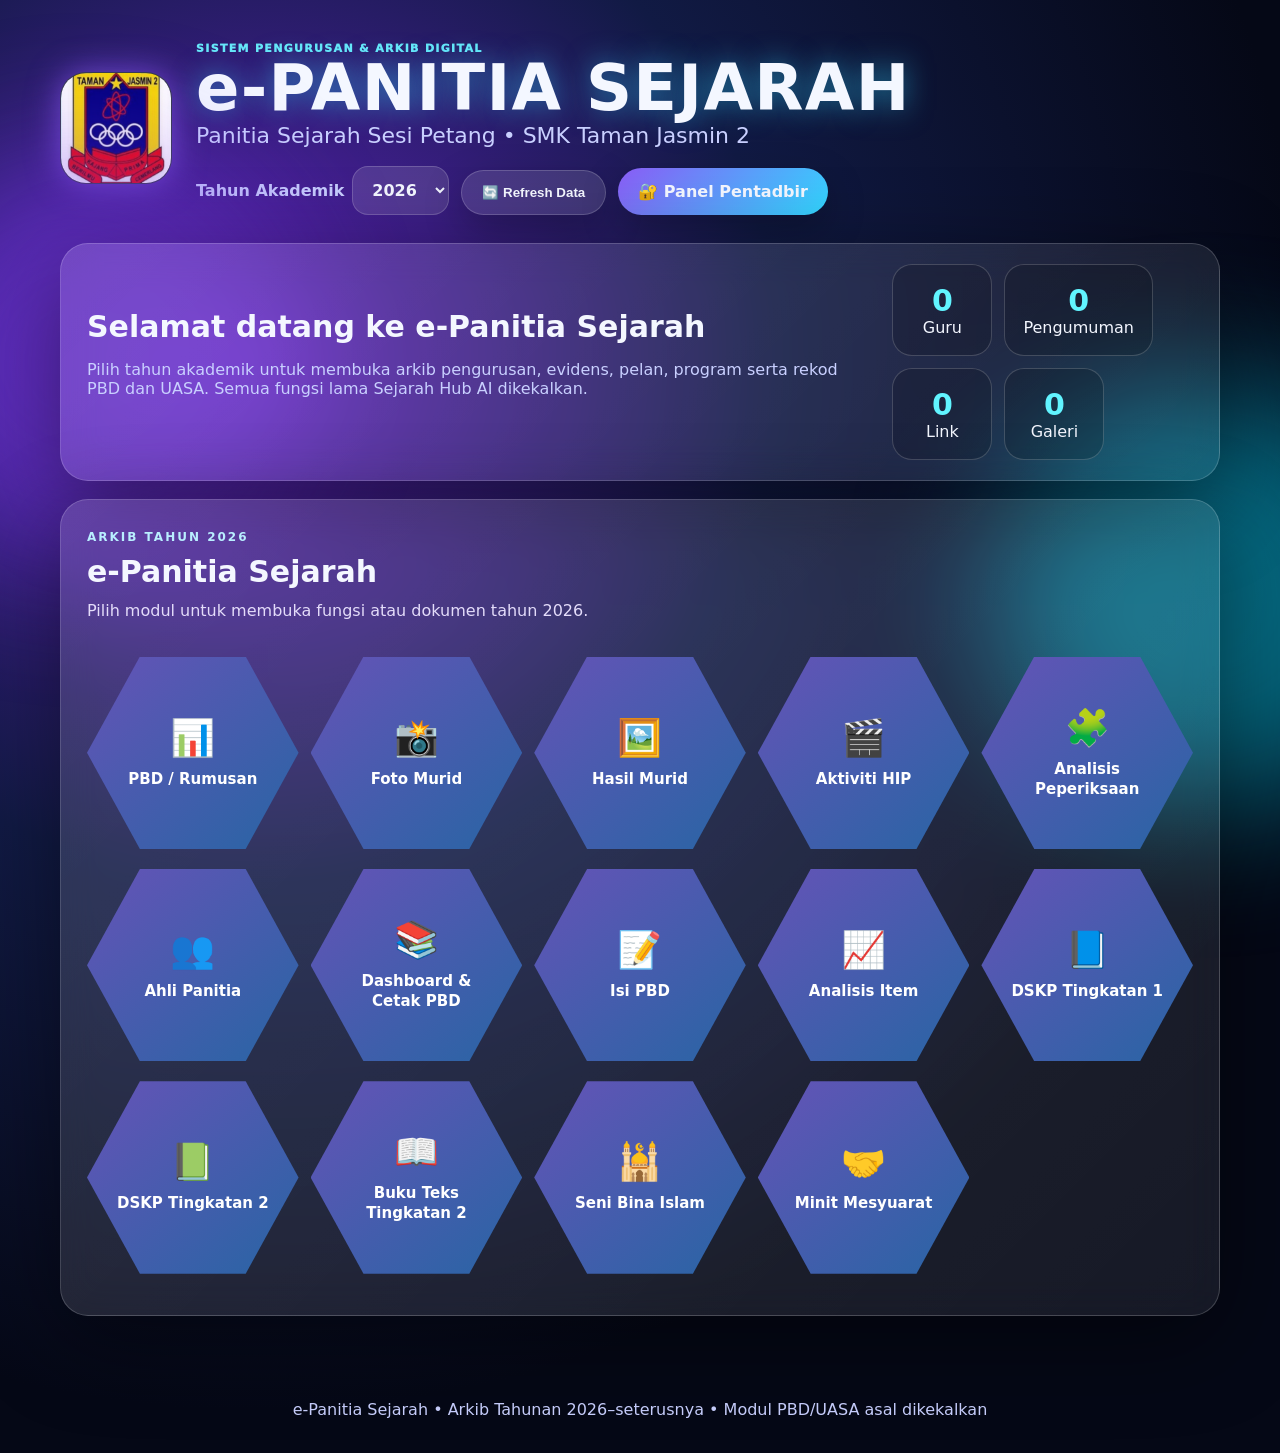
==== index.html @ ae925c5d "Refresh dashboard panel visibility fix" ====
<!doctype html>
<html lang="ms">
<head>
  <meta charset="utf-8" />
  <meta name="viewport" content="width=device-width, initial-scale=1" />
  <title>e-Panitia Sejarah | SMK Taman Jasmin 2</title>
  <link rel="stylesheet" href="style.css?v=780" />
  <link rel="stylesheet" href="epanitia-2027.css?v=6" />
</head>
<body class="portal-body">
  <div class="bg-orb orb-a"></div><div class="bg-orb orb-b"></div>
  <header class="hero">
    <img src="logo-smktj2.jpg" class="logo" alt="Logo SMK Taman Jasmin 2" onerror="this.onerror=null;this.src='assets/logo-smktj2.jpg'" />
    <div class="hero-text">
      <p class="eyebrow">Sistem Pengurusan & Arkib Digital</p>
      <h1>e-PANITIA SEJARAH</h1>
      <p class="subtitle">Panitia Sejarah Sesi Petang • SMK Taman Jasmin 2</p>
      <div class="top-controls">
        <label>Tahun Akademik
          <select id="yearSelect"><option>2026</option><option>2027</option><option>2028</option><option>2029</option></select>
        </label>
        <button id="reloadBtn" class="pill">🔄 Refresh Data</button>
        <a href="admin.html" class="pill primary">🔐 Panel Pentadbir</a>
      </div>
    </div>
  </header>

  <main class="wrap">
    <section class="glass welcome ep-welcome">
      <div>
        <h2>Selamat datang ke e-Panitia Sejarah</h2>
        <p>Pilih tahun akademik untuk membuka arkib pengurusan, evidens, pelan, program serta rekod PBD dan UASA. Semua fungsi lama Sejarah Hub AI dikekalkan.</p>
      </div>
      <div class="stat-strip" id="statStrip"></div>
    </section>

    <section class="glass panel" id="epanitiaRoot" aria-label="Arkib dan pengurusan panitia mengikut tahun"><p class="note">Memuatkan arkib e-Panitia...</p></section>

    <details class="ep-legacy"><summary>📂 Buka Sistem Sejarah Lama (PBD, Analisis, Ahli Panitia dan BBM)</summary><section class="hex-grid" id="menuGrid"></section></details>
    <section class="glass panel" id="epAppsPanel"><div class="section-head"><h2>🎮 Aplikasi Sejarah GitHub</h2><span class="note">Pautan kepada aplikasi asal; tiada repositori lama diubah</span></div><div id="epApps" class="ep-apps"></div></section>

    <section class="glass panel pbd-panel" id="pbdPanel">
      <div class="section-head">
        <h2>📊 PBD / Rumusan TP</h2>
        <span class="note">Rumusan kelas: 1 murid = 1 TP tertinggi. Isi TP masih terus disimpan ke REKOD TP</span>
      </div>

      <div class="pbd-summary-block">
        <div class="section-head compact-head">
          <h2>📈 Rumusan TP Tertinggi Mengikut Kelas</h2>
          <span class="note">Pilih kelas sahaja. Sistem ambil TP tertinggi setiap murid walaupun ada banyak rekod.</span>
        </div>
        <div class="pbd-controls summary-controls class-only-controls">
          <label>Tingkatan
            <select id="rumusTingkatan">
              <option value="">Pilih Tingkatan</option>
              <option value="1">Tingkatan 1</option>
              <option value="2">Tingkatan 2</option>
            </select>
          </label>
          <label>Kelas
            <select id="rumusKelas">
              <option value="">Pilih Kelas</option>
              <option value="ADIL">ADIL</option>
              <option value="BESTARI">BESTARI</option>
              <option value="CENDEKIA">CENDEKIA</option>
              <option value="DEDIKASI">DEDIKASI</option>
              <option value="EHSAN">EHSAN</option>
              <option value="GIGIH">GIGIH</option>
              <option value="JUJUR">JUJUR</option>
              <option value="PROGRESIF">PROGRESIF</option>
              <option value="RASIONAL">RASIONAL</option>
              <option value="TEKUN">TEKUN</option>
              <option value="USAHA">USAHA</option>
              <option value="YAKIN">YAKIN</option>
            </select>
          </label>
          <label>Peperiksaan Fame
            <select id="rumusUjian">
              <option value="UPSA">UPSA</option>
            </select>
          </label>
          <button class="pill primary" id="rumusRefreshBtn">Papar Rumusan Kelas</button>
          <button class="pill print-report-btn" id="pbdPrintReportBtn" onclick="openPbdPrintReport()">🖨️ Cetak Laporan PBD</button>
          <button class="pill intervention-report-btn" id="pbdInterventionReportBtn" onclick="openPbdInterventionReport()">🚨 Cetak Intervensi TP1–TP2</button>
        </div>
        <div id="pbdSummaryMeta" class="note pbd-status-box">Pilih tingkatan dan kelas untuk lihat rumusan.</div>
        <div id="pbdSummaryCards" class="summary-cards"></div>
        <div id="pbdTpChart" class="pbd-chart"></div>

        <section class="fame-section" aria-labelledby="fameHeading">
          <div class="section-head compact-head">
            <div>
              <h3 id="fameHeading">🌟 Fame of Sejarah</h3>
              <p class="note fame-note">Murid dengan pencapaian PBD dan peperiksaan yang baik. Avatar dijana automatik — gambar sebenar tidak wajib.</p>
            </div>
            <span class="fame-rule">TP4–TP6 + Gred A/B</span>
          </div>
          <div id="pbdFameGrid" class="fame-grid">
            <p class="note">Pilih kelas untuk melihat Fame of Sejarah.</p>
          </div>
        </section>

        <div id="pbdGuruSummary" class="teacher-summary"></div>
        <div class="pbd-list-grid">
          <div class="pbd-list-card">
            <h3>🚨 Murid Lemah / Perlu Bimbingan (TP1–TP2)</h3>
            <div id="pbdWeakList" class="pbd-mini-table"><p class="note">Belum dipaparkan.</p></div>
          </div>
          <div class="pbd-list-card">
            <h3>❌ Murid Tiada Rekod TP</h3>
            <div id="pbdNoRecordList" class="pbd-mini-table"><p class="note">Belum dipaparkan.</p></div>
          </div>
        </div>
        <div class="pbd-list-card full-list-card">
          <h3>📋 Semakan TP Terkini Semua Murid</h3>
          <div id="pbdAllTpList" class="pbd-mini-table"><p class="note">Belum dipaparkan.</p></div>
        </div>
      </div>

      <div class="section-head compact-head isi-head">
        <h2>📝 Isi PBD</h2>
        <span class="note">Pilih tarikh pentaksiran melalui kalendar, kemudian pilih murid dan TP.</span>
      </div>
      <div class="pbd-controls">
        <label>Tingkatan
          <select id="pbdTingkatan"><option value="">Pilih Tingkatan</option></select>
        </label>
        <label>Kelas
          <select id="pbdKelas"><option value="">Pilih Kelas</option></select>
        </label>
        <label>Topik / SP
          <select id="pbdTopik">
              <option value="">Pilih Topik / SP</option>
            </select>
        </label>
        <label>Tarikh Pentaksiran
          <input id="pbdTarikh" type="date" />
        </label>
        <label>Ditafsir oleh
          <select id="pbdGuru">
              <option value="">Pilih guru</option>
              <option value="ZAMZILA BINTI MOHAMAT">ZAMZILA BINTI MOHAMAT</option>
            </select>
        </label>
        <button class="pill primary" id="pbdLoadBtn">Papar Murid</button>
      </div>
      <div id="pbdStatus" class="note pbd-status-box"></div>
      <div id="pbdProgress" class="pbd-progress"></div>
      <div id="pbdStudents" class="pbd-students"></div>
      <div class="pbd-actions">
        <button class="pill primary" id="pbdSaveBtn" style="display:none">💾 Simpan TP ke Google Sheet</button>
      </div>
    </section>



    <section class="glass panel exam-panel" id="examPanel">
      <div class="section-head">
        <h2>📊 Analisis Peperiksaan + PBD</h2>
        <span class="note">Data markah dibaca daripada fail Analisis Item Sejarah 2026 dan dibandingkan dengan TP tertinggi murid.</span>
      </div>

      <div class="exam-controls">
        <label>Tingkatan
          <select id="examTingkatan"><option value="">Pilih Tingkatan</option></select>
        </label>
        <label>Kelas
          <select id="examKelas"><option value="">Pilih Kelas</option></select>
        </label>
        <label>Ujian
          <input id="examUjian" list="examUjianList" value="UPSA" placeholder="Contoh: UPSA" />
          <datalist id="examUjianList"><option value="UPSA"></option></datalist>
        </label>
        <button class="pill primary" id="examAnalyseBtn">Papar Analisis</button>
        <div id="examPrintActions" class="exam-print-actions">
          <button type="button" class="pill exam-report-btn" id="examPrintOnlyBtn">🖨️ Cetak Analisis Peperiksaan</button>
          <button type="button" class="pill exam-report-btn pbd-compare-btn" id="examPrintPbdBtn">📊 Cetak Peperiksaan vs PBD</button>
        </div>
      </div>

      <div id="examStatus" class="note pbd-status-box">Pilih tingkatan, kelas dan ujian.</div>
      <div id="examSummaryCards" class="summary-cards exam-summary-cards"></div>

      <div class="exam-two-col">
        <div class="pbd-list-card">
          <h3>👩‍🎓 Perbandingan Markah Peperiksaan dan TP</h3>
          <div id="examStudentTable" class="exam-table-wrap"><p class="note">Belum dipaparkan.</p></div>
        </div>
        <div class="pbd-list-card">
          <h3>🎯 Topik Paling Lemah</h3>
          <div id="examWeakTopics" class="exam-table-wrap"><p class="note">Belum dipaparkan.</p></div>
        </div>
      </div>

      <div class="pbd-list-card full-list-card">
        <h3>🧩 Analisis Mengikut Soalan dan Topik</h3>
        <div id="examItemTable" class="exam-table-wrap"><p class="note">Belum dipaparkan.</p></div>
      </div>

      <details class="exam-details" open>
        <summary>⌨️ Key In / Edit Markah Murid</summary>
        <div class="exam-keyin-head">
          <label>Murid
            <select id="examStudent"><option value="">Pilih murid</option></select>
          </label>
          <label class="check-label">
            <input id="examTH" type="checkbox" />
            Tidak Hadir (TH)
          </label>
          <button type="button" class="pill" id="examLoadStudentBtn">Muat Markah</button>
          <div id="examMarkPreview" class="mark-preview">Jumlah: 0/80 • 0% • Gred F</div>
        </div>
        <div id="examMarksGrid" class="exam-marks-grid"></div>
        <div class="pbd-actions">
          <button type="button" class="pill primary" id="examSaveBtn">💾 Simpan Markah ke Master Markah</button>
        </div>
        <div id="examSaveStatus" class="note pbd-status-box">Pilih murid untuk key in markah.</div>
      </details>

      <details class="exam-details">
        <summary>🗺️ Pemetaan Soalan kepada Topik dan Aras</summary>
        <p class="note">Seret kertas soalan ke kotak di bawah. Fail akan disimpan dalam Google Drive. Salin pautan dan hantar kepada Abah. Selepas Abah beri fail pemetaan, import fail itu di sini tanpa bayaran API.</p>

        <div id="questionDropZone" class="question-drop-zone" tabindex="0" role="button" aria-label="Muat naik kertas soalan">
          <input id="questionFileInput" type="file" accept=".pdf,.doc,.docx,.jpg,.jpeg,.png,.webp" hidden />
          <div class="question-drop-icon">📄</div>
          <div>
            <b>Seret & lepaskan kertas soalan di sini</b>
            <p>atau klik untuk pilih PDF, Word atau gambar • maksimum 8 MB</p>
          </div>
        </div>
        <div class="question-upload-actions">
          <button type="button" class="pill" id="questionChooseBtn">📎 Pilih Fail</button>
          <button type="button" class="pill" id="questionOpenBtn" hidden>👁️ Buka Fail</button>
          <button type="button" class="pill primary" id="questionCopyBtn" hidden>📋 Salin Pautan untuk Abah</button>
          <button type="button" class="pill primary" id="mappingImportBtn">📥 Import Pemetaan Abah</button>
          <button type="button" class="pill" id="mappingTemplateBtn">📄 Muat Turun Template</button>
          <input id="mappingImportInput" type="file" accept=".csv,.json,text/csv,application/json" hidden />
        </div>
        <div id="questionUploadStatus" class="note pbd-status-box">Belum ada kertas soalan. Selepas Abah beri fail CSV/JSON, tekan Import Pemetaan Abah.</div>

        <div id="examMapGrid" class="exam-map-grid"></div>
        <div class="pbd-actions">
          <button type="button" class="pill primary" id="examMapSaveBtn">💾 Simpan Pemetaan Item</button>
        </div>
        <div id="examMapStatus" class="note pbd-status-box">Pilih tingkatan dan ujian untuk pemetaan.</div>
      </details>
    </section>

    <section class="grid-3">
      <article class="glass panel">
        <h2>📢 Pengumuman</h2>
        <div id="pengumumanGrid" class="stack"></div>
      </article>
      <article class="glass panel">
        <h2>🔗 Link Pantas</h2>
        <div id="linkGrid" class="stack"></div>
      </article>
      <article class="glass panel">
        <h2>📚 DSKP / Dokumen</h2>
        <div id="dskpGrid" class="stack"></div>
      </article>
    </section>

    <section class="glass panel" id="guruPanel">
      <div class="section-head">
        <h2>👥 Ahli Panitia</h2>
        <input id="searchGuru" placeholder="Cari nama, jawatan, kelas..." />
      </div>
      <div id="guruGrid" class="guru-grid"></div>
    </section>

    <section class="glass panel">
      <div class="section-head"><h2>🎮 BBM / AR / Game</h2><span class="note">Baca dari tab BBM</span></div>
      <div id="bbmGrid" class="mini-grid"></div>
    </section>

    <section class="glass panel">
      <div class="section-head"><h2>🖼️ Galeri Aktiviti</h2><span class="note">Baca dari tab GALERI</span></div>
      <div id="galeriGrid" class="gallery-grid"></div>
    </section>
  </main>

  <dialog id="profileDialog" class="profile-dialog">
    <button class="close" onclick="closeProfile()">×</button>
    <div id="profileBody"></div>
  </dialog>

  <dialog id="studentExplorerDialog" class="profile-dialog student-explorer-dialog">
    <button class="close" onclick="closeStudentExplorer()">×</button>
    <div id="studentExplorerBody"></div>
  </dialog>

  <footer>e-Panitia Sejarah • Arkib Tahunan 2026–seterusnya • Modul PBD/UASA asal dikekalkan</footer>
  <script src="config.js"></script>
  <script src="epanitia-2027.js?v=7"></script>
  <script src="script.js?v=793"></script>
  <link rel="stylesheet" href="seni-bina-islam.css?v=791">
  <script defer src="seni-bina-islam.js?v=791"></script>
</body>
</html>
---- style.css ----
:root{
  --bg:#06091b;--card:rgba(255,255,255,.12);--card2:rgba(255,255,255,.08);--line:rgba(255,255,255,.18);
  --text:#f4f7ff;--muted:#c9d0ff;--cyan:#31d8ff;--purple:#8b5cf6;--pink:#f43f8b;--green:#34d399;
  --shadow:0 24px 90px rgba(0,0,0,.45);
}
*{box-sizing:border-box} body{margin:0;font-family:Inter,system-ui,Segoe UI,Arial,sans-serif;background:radial-gradient(circle at 20% 25%,#5b21b6 0,#111a44 35%,#050816 70%);color:var(--text);min-height:100vh;overflow-x:hidden}
.bg-orb{position:fixed;border-radius:999px;filter:blur(70px);opacity:.55;pointer-events:none}.orb-a{width:400px;height:400px;background:#7c3aed;left:-120px;top:160px}.orb-b{width:430px;height:430px;background:#06b6d4;right:-140px;bottom:90px}
.hero{width:min(1160px,92%);margin:42px auto 28px;display:flex;gap:24px;align-items:center}.hero.compact{margin-bottom:16px}.logo{width:112px;height:112px;object-fit:cover;border-radius:26px;border:1px solid var(--line);box-shadow:0 0 32px rgba(139,92,246,.7);background:#0b1028}.hero h1{font-size:clamp(48px,8vw,90px);line-height:.9;margin:5px 0;text-shadow:0 0 28px rgba(49,216,255,.5);letter-spacing:.02em}.hero.compact h1{font-size:clamp(40px,6vw,70px)}.eyebrow{text-transform:uppercase;letter-spacing:.45em;color:#61f4ff;font-weight:800;margin:0}.subtitle{font-size:22px;color:var(--muted);margin:0}.top-controls{display:flex;gap:12px;align-items:end;flex-wrap:wrap;margin-top:18px}.top-controls label{color:var(--muted);font-weight:700;display:flex;gap:8px;align-items:center} select,input{background:rgba(255,255,255,.12);border:1px solid var(--line);color:var(--text);border-radius:16px;padding:13px 15px;font:inherit;outline:none}select option{color:#111}.pill,.adminBtn{border:0;border-radius:999px;padding:14px 20px;color:var(--text);background:linear-gradient(135deg,var(--purple),var(--cyan));font-weight:900;text-decoration:none;box-shadow:0 14px 38px rgba(0,0,0,.25);cursor:pointer}.pill:not(.primary){background:rgba(255,255,255,.12);border:1px solid var(--line)}
.wrap{width:min(1160px,92%);margin:0 auto 50px}.glass{background:linear-gradient(135deg,rgba(255,255,255,.14),rgba(255,255,255,.07));border:1px solid var(--line);border-radius:28px;box-shadow:var(--shadow);backdrop-filter:blur(18px)}.welcome{padding:32px;display:flex;justify-content:space-between;gap:26px;align-items:center}.welcome h2,.panel h2{font-size:30px;margin:0 0 12px}.welcome p,.note{color:var(--muted)}.stat-strip{display:flex;gap:12px;flex-wrap:wrap}.stat{min-width:100px;text-align:center;padding:18px;border:1px solid var(--line);border-radius:20px;background:rgba(0,0,0,.16)}.stat b{display:block;font-size:30px;color:#61f4ff}.hex-grid{display:grid;grid-template-columns:repeat(5,1fr);gap:26px;margin:36px 0}.hex{height:150px;clip-path:polygon(25% 0,75% 0,100% 50%,75% 100%,25% 100%,0 50%);background:linear-gradient(135deg,rgba(139,92,246,.45),rgba(6,182,212,.35));display:grid;place-items:center;text-align:center;font-weight:950;cursor:pointer;transition:.25s;border:1px solid rgba(255,255,255,.18)}.hex:hover{transform:translateY(-8px) scale(1.03);filter:brightness(1.2)}.ico{display:block;font-size:34px;margin-bottom:8px}.grid-3{display:grid;grid-template-columns:repeat(3,1fr);gap:20px}.panel{padding:26px;margin-bottom:24px}.stack{display:flex;flex-direction:column;gap:12px}.mini-card{background:rgba(0,0,0,.18);border:1px solid var(--line);border-radius:20px;padding:18px}.mini-card h3{margin:5px 0}.mini-card p{color:var(--muted);font-size:14px}.mini-card button,.guru-card button,.admin-row button,.actions button{border:0;border-radius:16px;padding:11px 16px;color:white;background:linear-gradient(135deg,var(--purple),var(--cyan));font-weight:800;cursor:pointer}.mini-ico{font-size:24px}.section-head{display:flex;justify-content:space-between;align-items:center;gap:16px;margin-bottom:16px}.section-head input{width:min(520px,100%)}.guru-grid{display:grid;gap:18px}.guru-card{display:grid;grid-template-columns:90px 1fr auto;gap:20px;align-items:center;background:rgba(0,0,0,.18);border:1px solid var(--line);border-radius:24px;padding:20px}.avatar{width:82px;height:82px;border-radius:999px;object-fit:cover;border:3px solid rgba(255,255,255,.45);background:#18213f}.avatar.big{width:130px;height:130px}.tag{display:inline-block;margin:5px 6px 0 0;padding:8px 13px;border-radius:999px;background:rgba(49,216,255,.18);border:1px solid rgba(49,216,255,.35)}.mini-grid{display:grid;grid-template-columns:repeat(4,1fr);gap:14px}.gallery-grid{display:grid;grid-template-columns:repeat(3,1fr);gap:16px}.gallery-card{overflow:hidden;background:rgba(0,0,0,.18);border:1px solid var(--line);border-radius:22px}.gallery-card img{width:100%;height:180px;object-fit:cover;display:block}.gallery-card h3,.gallery-card p{margin:12px 14px}.profile-dialog{width:min(720px,92%);border:1px solid var(--line);border-radius:28px;background:#0c1230;color:var(--text);box-shadow:var(--shadow);padding:28px}.profile-dialog::backdrop{background:rgba(0,0,0,.7);backdrop-filter:blur(5px)}.close{float:right;border:0;background:rgba(255,255,255,.12);color:white;width:42px;height:42px;border-radius:999px;font-size:28px;cursor:pointer}footer{text-align:center;color:var(--muted);padding:34px}
.admin-layout{width:min(1240px,94%);margin:0 auto 60px;display:grid;grid-template-columns:220px 1fr 1.3fr;gap:20px}.sidebar,.form-panel,.list-panel{padding:22px}.sidebar button{width:100%;margin:6px 0;padding:13px;border:1px solid var(--line);border-radius:16px;background:rgba(255,255,255,.08);color:var(--text);font-weight:900;text-align:left;cursor:pointer}.sidebar button.active{background:linear-gradient(135deg,var(--purple),var(--cyan))}.form-panel label{display:block;font-weight:800;color:var(--muted);margin:12px 0 5px}.form-panel input,.form-panel textarea,.form-panel select{width:100%}.form-panel textarea{min-height:90px;background:rgba(255,255,255,.12);border:1px solid var(--line);color:var(--text);border-radius:16px;padding:13px 15px;font:inherit;outline:none}.actions{display:flex;gap:10px;flex-wrap:wrap;margin-top:16px}.admin-list{display:flex;flex-direction:column;gap:12px}.admin-row{display:grid;grid-template-columns:1fr auto;gap:12px;align-items:center;background:rgba(0,0,0,.18);border:1px solid var(--line);border-radius:20px;padding:16px}.danger{background:linear-gradient(135deg,#ef4444,#f43f8b)!important}.edit{background:rgba(255,255,255,.12)!important;border:1px solid var(--line)!important}.back{color:#67e8f9}
@media(max-width:980px){.hero{align-items:flex-start}.grid-3,.admin-layout{grid-template-columns:1fr}.hex-grid{grid-template-columns:repeat(2,1fr)}.mini-grid,.gallery-grid{grid-template-columns:1fr 1fr}.welcome{display:block}.guru-card{grid-template-columns:70px 1fr}.guru-card button{grid-column:1/-1}.hero h1{font-size:54px}}
@media(max-width:560px){.hero{flex-direction:column}.logo{width:90px;height:90px}.hex-grid{grid-template-columns:1fr}.hex{height:126px}.mini-grid,.gallery-grid{grid-template-columns:1fr}.section-head{display:block}.hero h1{font-size:46px}.welcome{padding:22px}.admin-row{grid-template-columns:1fr}}
/* v4.1 Kad Profil Guru Premium */
.premium-card{position:relative;overflow:hidden}.premium-card:before{content:"";position:absolute;inset:0;background:linear-gradient(120deg,transparent,rgba(49,216,255,.08),transparent);pointer-events:none}.profile-dialog{background:linear-gradient(135deg,#101634,#132b44);overflow:hidden}.profile-hero{display:flex;gap:22px;align-items:center;padding:10px 0 22px;border-bottom:1px solid var(--line)}.profile-hero h2{font-size:30px;margin:0 0 8px}.profile-job{color:var(--muted);font-weight:800;margin:0}.profile-info{display:grid;gap:12px;margin-top:20px}.profile-info p{display:grid;grid-template-columns:170px 1fr;gap:16px;margin:0;padding:14px;border:1px solid var(--line);border-radius:16px;background:rgba(255,255,255,.07)}.profile-info span,.profile-info a{color:var(--muted)}.profile-actions{display:flex;gap:12px;flex-wrap:wrap;margin-top:20px}.profile-actions button{border:0;border-radius:16px;padding:13px 18px;color:#fff;background:linear-gradient(135deg,var(--purple),var(--cyan));font-weight:900;cursor:pointer}.profile-tags{margin-top:8px}
@media(max-width:560px){.profile-hero{display:block;text-align:center}.profile-info p{grid-template-columns:1fr}.profile-actions button{width:100%}}


/* Modul PBD v5 */
.pbd-controls{display:grid;grid-template-columns:repeat(4,minmax(160px,1fr));gap:14px;align-items:end}
.pbd-controls label{display:flex;flex-direction:column;gap:6px;font-weight:700;color:#eef2ff}
.pbd-controls select,.pbd-controls input,.catatan{border:1px solid rgba(255,255,255,.18);background:rgba(255,255,255,.08);color:#fff;border-radius:14px;padding:11px 12px;outline:none}
.pbd-controls option{color:#111}.pbd-students{display:grid;gap:10px;margin-top:16px}.pbd-row{display:grid;grid-template-columns:1.4fr 1fr 220px;gap:12px;align-items:center;padding:12px;border:1px solid rgba(255,255,255,.15);border-radius:18px;background:rgba(255,255,255,.07)}
.pbd-name{display:flex;flex-direction:column;gap:3px}.pbd-name span{opacity:.72;font-size:.9rem}.tp-buttons{display:flex;flex-wrap:wrap;gap:6px}.tp{border:0;border-radius:999px;padding:8px 10px;font-weight:800;cursor:pointer;opacity:.76}.tp.active{outline:3px solid rgba(255,255,255,.65);opacity:1;transform:translateY(-1px)}.tp1{background:#fecaca}.tp2{background:#fed7aa}.tp3{background:#fef08a}.tp4{background:#bbf7d0}.tp5{background:#86efac}.tp6{background:#bfdbfe}.pbd-actions{margin-top:16px}
@media(max-width:900px){.pbd-controls{grid-template-columns:1fr}.pbd-row{grid-template-columns:1fr}.tp-buttons{justify-content:flex-start}}

/* Modul PBD v5.2 - kemas simpan & elak tekan berulang */
.pbd-status-box{margin-top:14px;padding:12px 14px;border:1px solid rgba(255,255,255,.14);border-radius:16px;background:rgba(255,255,255,.07)}
.pbd-progress{margin-top:8px;color:#c7d2fe;font-weight:800;letter-spacing:.2px}
.pbd-row.pbd-saved{border-color:rgba(34,197,94,.65);background:linear-gradient(135deg,rgba(34,197,94,.18),rgba(255,255,255,.06))}
.pbd-row.pbd-saved .save-state{color:#86efac;font-weight:900}
.save-state{color:#fde68a;font-weight:800;min-height:18px}
.pill:disabled{opacity:.55;cursor:not-allowed;filter:grayscale(.2)}


/* v5.8 Rumusan PBD */
.pbd-summary-block{
  margin:16px 0 26px;
  padding:20px;
  border:1px solid rgba(255,255,255,.16);
  border-radius:24px;
  background:linear-gradient(135deg,rgba(255,255,255,.09),rgba(0,0,0,.12));
}
.compact-head{margin-bottom:10px}
.compact-head h2{font-size:24px;margin:0}
.isi-head{margin-top:24px;padding-top:18px;border-top:1px solid rgba(255,255,255,.14)}
.summary-controls{grid-template-columns:repeat(4,minmax(150px,1fr)) auto}
.summary-cards{
  display:grid;
  grid-template-columns:repeat(6,1fr);
  gap:12px;
  margin:16px 0;
}
.summary-card{
  padding:16px;
  border:1px solid rgba(255,255,255,.14);
  border-radius:18px;
  background:rgba(0,0,0,.18);
  min-height:125px;
}
.summary-card span{display:block;color:#dbeafe;font-weight:900}
.summary-card b{display:block;font-size:32px;color:#67e8f9;margin:8px 0}
.summary-card small{display:block;color:#c7d2fe;line-height:1.35}
.pbd-chart,.teacher-summary{
  margin-top:14px;
  padding:16px;
  border:1px solid rgba(255,255,255,.14);
  border-radius:18px;
  background:rgba(0,0,0,.14);
}
.pbd-chart h3,.teacher-summary h3{margin:0 0 12px}
.tp-bar-row{
  display:grid;
  grid-template-columns:58px 1fr 52px;
  gap:10px;
  align-items:center;
  margin:9px 0;
}
.tp-bar-shell{
  height:18px;
  border-radius:999px;
  overflow:hidden;
  background:rgba(255,255,255,.12);
  border:1px solid rgba(255,255,255,.12);
}
.tp-bar{
  height:100%;
  border-radius:999px;
  min-width:3px;
}
.fill-tp1{background:#fecaca}.fill-tp2{background:#fed7aa}.fill-tp3{background:#fef08a}.fill-tp4{background:#bbf7d0}.fill-tp5{background:#86efac}.fill-tp6{background:#bfdbfe}
.teacher-row{
  display:flex;
  justify-content:space-between;
  gap:12px;
  padding:10px 12px;
  margin:8px 0;
  border:1px solid rgba(255,255,255,.12);
  border-radius:14px;
  background:rgba(255,255,255,.06);
}
.teacher-row span{color:#eef2ff;font-weight:800}
.teacher-row b{color:#67e8f9}
@media(max-width:1100px){
  .summary-cards{grid-template-columns:repeat(3,1fr)}
  .summary-controls{grid-template-columns:1fr 1fr}
}
@media(max-width:700px){
  .summary-cards{grid-template-columns:1fr}
  .summary-controls{grid-template-columns:1fr}
  .tp-bar-row{grid-template-columns:48px 1fr 42px}
}


/* v6.0 Rumusan Kelas TP */
.class-only-controls label{min-width:220px}
.pbd-list-grid{display:grid;grid-template-columns:repeat(2,minmax(0,1fr));gap:18px;margin-top:18px}
.pbd-list-card{border:1px solid rgba(255,255,255,.16);border-radius:22px;background:rgba(13,20,42,.38);padding:18px;box-shadow:inset 0 1px 0 rgba(255,255,255,.06)}
.pbd-list-card h3{margin:0 0 12px;font-size:20px}.full-list-card{margin-top:18px}.table-scroll{overflow:auto;max-height:360px;border-radius:16px}.pbd-table{width:100%;border-collapse:collapse;font-size:14px}.pbd-table th,.pbd-table td{padding:10px 12px;border-bottom:1px solid rgba(255,255,255,.1);text-align:left;vertical-align:top}.pbd-table th{position:sticky;top:0;background:rgba(25,28,63,.96);z-index:1}.pbd-table small{color:#c9d4ff}.summary-card b{display:block;font-size:34px;color:#67f3ff;margin:8px 0}.summary-card span{font-weight:800}.summary-card small{color:#c9d4ff}
@media(max-width:900px){.pbd-list-grid{grid-template-columns:1fr}.class-only-controls label{min-width:100%}}

/* v6.3: input tarikh / kalendar */
input[type="date"]{color-scheme:dark;cursor:pointer}
input[type="date"]::-webkit-calendar-picker-indicator{cursor:pointer;filter:invert(1);opacity:.9}


/* v6.4 Analisis Peperiksaan + PBD */
.exam-panel{margin-top:28px}
.exam-controls{
  display:grid;
  grid-template-columns:repeat(3,minmax(180px,1fr)) auto;
  gap:14px;
  align-items:end;
}
.exam-controls label,.exam-keyin-head label{
  display:flex;
  flex-direction:column;
  gap:8px;
  font-weight:800;
}
.exam-controls input,.exam-controls select,
.exam-keyin-head input,.exam-keyin-head select{
  width:100%;
  min-height:52px;
}
.exam-summary-cards{grid-template-columns:repeat(4,minmax(0,1fr))}
.summary-card strong{
  display:block;
  font-size:34px;
  color:#67f3ff;
  margin:8px 0;
}
.summary-card h3{margin:0;font-size:17px}
.summary-card p{margin:0;color:#c9d4ff;line-height:1.35}
.danger-card{border-color:rgba(248,113,113,.55);background:rgba(127,29,29,.23)}
.warn-card{border-color:rgba(251,191,36,.5);background:rgba(120,53,15,.22)}
.good-card{border-color:rgba(74,222,128,.45);background:rgba(20,83,45,.22)}
.exam-two-col{
  display:grid;
  grid-template-columns:minmax(0,1.55fr) minmax(320px,.85fr);
  gap:18px;
  margin-top:18px;
}
.exam-table-wrap{
  overflow:auto;
  max-height:520px;
  border-radius:16px;
}
.exam-table{
  width:100%;
  border-collapse:collapse;
  min-width:720px;
  font-size:14px;
}
.exam-table th,.exam-table td{
  padding:10px 12px;
  border-bottom:1px solid rgba(255,255,255,.11);
  text-align:left;
  vertical-align:middle;
}
.exam-table th{
  position:sticky;
  top:0;
  z-index:2;
  background:rgba(22,25,61,.98);
  color:#eef2ff;
}
.exam-table td small{
  display:block;
  margin-top:4px;
  color:#a5b4fc;
  font-size:11px;
}
.exam-table tr:hover{background:rgba(255,255,255,.05)}
.exam-table .row-alert,.row-alert{background:rgba(127,29,29,.19)}
.status-chip{
  display:inline-block;
  padding:5px 9px;
  border-radius:999px;
  background:rgba(255,255,255,.1);
  font-size:12px;
  font-weight:800;
}
.mini-bar{
  display:inline-block;
  width:110px;
  height:10px;
  margin-right:8px;
  overflow:hidden;
  border-radius:999px;
  background:rgba(255,255,255,.12);
  vertical-align:middle;
}
.mini-bar span{
  display:block;
  height:100%;
  border-radius:999px;
  background:linear-gradient(90deg,#8b5cf6,#22d3ee);
}
.exam-details{
  margin-top:20px;
  border:1px solid rgba(255,255,255,.14);
  border-radius:22px;
  background:rgba(4,12,35,.25);
  padding:16px;
}
.exam-details summary{
  cursor:pointer;
  font-size:21px;
  font-weight:900;
  color:#f8fafc;
}
.exam-keyin-head{
  display:grid;
  grid-template-columns:minmax(250px,1fr) auto auto minmax(300px,1fr);
  gap:14px;
  align-items:end;
  margin:18px 0;
}
.check-label{
  flex-direction:row!important;
  align-items:center;
  justify-content:center;
  min-height:52px;
  padding:0 16px;
  border:1px solid rgba(255,255,255,.15);
  border-radius:16px;
  background:rgba(255,255,255,.07);
}
.check-label input{width:auto!important;min-height:auto!important}
.mark-preview{
  min-height:52px;
  display:flex;
  align-items:center;
  padding:10px 14px;
  border:1px solid rgba(103,232,249,.25);
  border-radius:16px;
  background:rgba(14,116,144,.16);
  font-weight:800;
  color:#cffafe;
}
.exam-marks-grid{
  display:grid;
  grid-template-columns:repeat(10,minmax(72px,1fr));
  gap:10px;
}
.marks-section-title{
  grid-column:1/-1;
  margin:14px 0 2px;
  padding:8px 12px;
  border-radius:12px;
  background:rgba(124,58,237,.23);
  color:#ede9fe;
}
.mark-cell{
  display:flex;
  flex-direction:column;
  gap:5px;
  padding:9px;
  border:1px solid rgba(255,255,255,.12);
  border-radius:13px;
  background:rgba(255,255,255,.05);
  font-weight:800;
}
.mark-cell span{font-size:13px}
.mark-cell small{color:#a5b4fc}
.mark-cell input{
  width:100%;
  min-height:38px;
  padding:7px;
  text-align:center;
}
.exam-map-grid{
  display:grid;
  gap:8px;
  margin-top:16px;
}
.map-header,.map-row{
  display:grid;
  grid-template-columns:90px minmax(260px,1.6fr) minmax(150px,.7fr);
  gap:10px;
  align-items:center;
}
.map-header{
  position:sticky;
  top:0;
  z-index:1;
  padding:10px;
  border-radius:12px;
  background:rgba(22,25,61,.98);
}
.map-row{
  padding:9px;
  border:1px solid rgba(255,255,255,.1);
  border-radius:13px;
  background:rgba(255,255,255,.045);
}
.map-row input,.map-row select{width:100%;min-height:42px}
@media(max-width:1200px){
  .exam-summary-cards{grid-template-columns:repeat(2,minmax(0,1fr))}
  .exam-two-col{grid-template-columns:1fr}
  .exam-keyin-head{grid-template-columns:1fr 1fr}
  .exam-marks-grid{grid-template-columns:repeat(6,minmax(72px,1fr))}
}
@media(max-width:760px){
  .exam-controls{grid-template-columns:1fr}
  .exam-summary-cards{grid-template-columns:1fr}
  .exam-keyin-head{grid-template-columns:1fr}
  .exam-marks-grid{grid-template-columns:repeat(3,minmax(72px,1fr))}
  .map-header{display:none}
  .map-row{grid-template-columns:70px 1fr}
  .map-row .map-level{grid-column:1/-1}
}

/* v6.4.1: Objektif binari dan aras item */
.objective-mark{
  width:100%;
  min-height:38px;
  text-align:center;
  font-weight:800;
}
.level-chip{
  display:inline-flex;
  padding:5px 9px;
  border-radius:999px;
  font-weight:800;
  background:rgba(255,255,255,.09);
}
.level-rendah{background:rgba(34,197,94,.16)}
.level-sederhana{background:rgba(250,204,21,.16)}
.level-tinggi{background:rgba(244,63,94,.16)}


/* v6.4.2: Drag & drop kertas soalan */
.question-drop-zone{
  margin:14px 0 10px;
  min-height:145px;
  border:2px dashed rgba(125,211,252,.55);
  border-radius:22px;
  display:flex;
  align-items:center;
  justify-content:center;
  gap:18px;
  text-align:left;
  padding:22px;
  cursor:pointer;
  background:linear-gradient(135deg,rgba(124,58,237,.14),rgba(6,182,212,.11));
  transition:.2s ease;
}
.question-drop-zone:hover,.question-drop-zone:focus,.question-drop-zone.dragging{
  outline:none;
  border-color:#67e8f9;
  background:linear-gradient(135deg,rgba(124,58,237,.27),rgba(6,182,212,.22));
  transform:translateY(-1px);
}
.question-drop-zone.uploading{opacity:.65;pointer-events:none}
.question-drop-icon{font-size:46px}
.question-drop-zone b{display:block;font-size:1.06rem;margin-bottom:6px}
.question-drop-zone p{margin:0;opacity:.78}
.question-upload-actions{display:flex;gap:10px;flex-wrap:wrap;margin-bottom:10px}
@media(max-width:700px){
  .question-drop-zone{flex-direction:column;text-align:center;min-height:170px}
}

/* v6.6: import pemetaan tanpa API */
#mappingImportBtn{box-shadow:0 10px 24px rgba(34,211,238,.18)}


/* =========================================================
   v6.8 — KPI boleh klik, profil murid dan Fame of Sejarah
   ========================================================= */
.clickable-summary{
  appearance:none;
  width:100%;
  color:inherit;
  text-align:left;
  font:inherit;
  cursor:pointer;
  position:relative;
  transition:transform .2s ease,border-color .2s ease,box-shadow .2s ease;
}
.clickable-summary:hover,.clickable-summary:focus-visible{
  transform:translateY(-5px);
  border-color:rgba(103,232,249,.75);
  box-shadow:0 16px 35px rgba(34,211,238,.16);
  outline:none;
}
.clickable-summary em{
  display:block;
  margin-top:10px;
  color:#67e8f9;
  font-size:11px;
  font-style:normal;
  font-weight:900;
  letter-spacing:.04em;
}
.clickable-bar{
  appearance:none;
  width:100%;
  border:0;
  color:inherit;
  font:inherit;
  background:transparent;
  cursor:pointer;
  text-align:left;
  border-radius:12px;
  padding:7px 8px;
}
.clickable-bar:hover,.clickable-bar:focus-visible{
  background:rgba(103,232,249,.08);
  outline:1px solid rgba(103,232,249,.32);
}
.pbd-chart h3 small{font-weight:500;color:#a5b4fc}

.fame-section{
  margin:18px 0;
  padding:22px;
  border:1px solid rgba(250,204,21,.3);
  border-radius:24px;
  background:
    radial-gradient(circle at top right,rgba(250,204,21,.12),transparent 34%),
    linear-gradient(135deg,rgba(124,58,237,.12),rgba(2,132,199,.08));
}
.fame-section h3{font-size:25px;margin:0 0 4px}
.fame-note{margin:0}
.fame-rule{
  white-space:nowrap;
  padding:9px 14px;
  border-radius:999px;
  border:1px solid rgba(250,204,21,.45);
  background:rgba(250,204,21,.1);
  color:#fde68a;
  font-size:12px;
  font-weight:900;
}
.fame-grid{
  display:grid;
  grid-template-columns:repeat(4,minmax(0,1fr));
  gap:15px;
}
.fame-card{
  appearance:none;
  position:relative;
  overflow:hidden;
  min-width:0;
  border:1px solid rgba(255,255,255,.16);
  border-radius:22px;
  padding:20px 14px 16px;
  color:#fff;
  background:linear-gradient(160deg,rgba(30,41,85,.96),rgba(19,27,62,.96));
  cursor:pointer;
  text-align:center;
  font:inherit;
  transition:.2s ease;
}
.fame-card:before{
  content:"";
  position:absolute;
  inset:-40% 35% auto -25%;
  height:170px;
  background:linear-gradient(130deg,transparent,rgba(255,255,255,.18),transparent);
  transform:rotate(18deg);
}
.fame-card:hover,.fame-card:focus-visible{
  transform:translateY(-7px) scale(1.015);
  border-color:rgba(250,204,21,.65);
  box-shadow:0 20px 42px rgba(0,0,0,.28),0 0 28px rgba(250,204,21,.12);
  outline:none;
}
.fame-rank{
  position:absolute;
  top:10px;
  right:12px;
  z-index:2;
  font-size:20px;
  font-weight:950;
}
.fame-title{
  display:inline-block;
  margin:10px 0 6px;
  padding:6px 9px;
  border-radius:999px;
  color:#fde68a;
  background:rgba(250,204,21,.12);
  border:1px solid rgba(250,204,21,.28);
  font-size:10px;
  font-weight:950;
}
.fame-card strong{display:block;font-size:15px;line-height:1.35;min-height:41px}
.fame-card small{display:block;color:#c7d2fe;margin-top:4px}
.fame-card em{display:block;color:#67e8f9;font-size:10px;font-style:normal;margin-top:10px}
.fame-scores{
  display:flex;
  justify-content:center;
  flex-wrap:wrap;
  gap:5px;
  margin-top:11px;
}
.fame-scores span{
  padding:5px 7px;
  border-radius:8px;
  background:rgba(255,255,255,.08);
  font-size:10px;
  font-weight:900;
}
.fame-empty{
  grid-column:1/-1;
  text-align:center;
  padding:27px;
  border:1px dashed rgba(255,255,255,.18);
  border-radius:18px;
  color:#c7d2fe;
}
.fame-empty-icon{font-size:38px}
.fame-empty b{display:block;color:#fff;margin:8px 0}
.fame-empty p{margin:0}

.student-avatar{
  display:inline-grid;
  place-items:center;
  flex:0 0 auto;
  width:46px;
  height:46px;
  border-radius:999px;
  border:3px solid rgba(255,255,255,.35);
  color:#fff;
  font-weight:950;
  letter-spacing:.03em;
  object-fit:cover;
  box-shadow:0 7px 20px rgba(0,0,0,.25);
}
.student-avatar.mini-avatar{width:35px;height:35px;border-width:2px;font-size:11px}
.student-avatar.list-avatar{width:58px;height:58px;font-size:17px}
.student-avatar.fame-avatar{width:82px;height:82px;margin:auto;font-size:24px;border-color:rgba(250,204,21,.72)}
.student-avatar.profile-avatar{width:110px;height:110px;font-size:31px;border-color:rgba(103,232,249,.72)}
.tone-0{background:linear-gradient(135deg,#7c3aed,#06b6d4)}
.tone-1{background:linear-gradient(135deg,#db2777,#f97316)}
.tone-2{background:linear-gradient(135deg,#2563eb,#14b8a6)}
.tone-3{background:linear-gradient(135deg,#9333ea,#ec4899)}
.tone-4{background:linear-gradient(135deg,#0f766e,#22c55e)}
.tone-5{background:linear-gradient(135deg,#b45309,#eab308)}
.tone-6{background:linear-gradient(135deg,#1d4ed8,#8b5cf6)}
.tone-7{background:linear-gradient(135deg,#be123c,#7c3aed)}

.student-name-link{
  appearance:none;
  display:flex;
  align-items:center;
  gap:9px;
  border:0;
  background:transparent;
  color:#fff;
  text-align:left;
  cursor:pointer;
  padding:0;
  font:inherit;
}
.student-name-link:hover b{text-decoration:underline;color:#67e8f9}
.student-name-link span span{display:block}
.student-name-link small{display:block;color:#a5b4fc;font-weight:500}

.student-explorer-dialog{width:min(900px,94%);max-height:88vh}
.student-dialog-head{
  display:flex;
  justify-content:space-between;
  gap:18px;
  align-items:flex-start;
  padding-right:48px;
  margin-bottom:20px;
}
.student-dialog-head h2{margin:2px 0;font-size:29px}
.eyebrow{margin:0;color:#67e8f9;font-size:11px;letter-spacing:.12em;font-weight:950}
.count-pill{
  white-space:nowrap;
  padding:9px 13px;
  border-radius:999px;
  background:rgba(103,232,249,.12);
  border:1px solid rgba(103,232,249,.28);
  color:#a5f3fc;
  font-weight:900;
}
.student-card-list{display:grid;gap:10px;max-height:64vh;overflow:auto;padding-right:5px}
.student-list-card{
  appearance:none;
  display:grid;
  grid-template-columns:auto minmax(0,1fr) auto;
  align-items:center;
  gap:13px;
  width:100%;
  padding:13px;
  border-radius:18px;
  border:1px solid rgba(255,255,255,.12);
  background:rgba(255,255,255,.055);
  color:#fff;
  text-align:left;
  cursor:pointer;
  font:inherit;
  transition:.18s ease;
}
.student-list-card:hover,.student-list-card:focus-visible{
  background:rgba(103,232,249,.09);
  border-color:rgba(103,232,249,.45);
  transform:translateX(4px);
  outline:none;
}
.student-list-main strong{display:block}
.student-list-main small{display:block;color:#c7d2fe;margin-top:4px}
.student-list-score{text-align:right;display:grid;justify-items:end;gap:5px}
.student-list-score>b{font-size:17px;color:#67e8f9}

.mini-badge{
  display:inline-block;
  padding:6px 9px;
  border-radius:999px;
  font-size:10px;
  font-weight:950;
  border:1px solid rgba(255,255,255,.16);
  background:rgba(255,255,255,.08);
}
.muted-badge{color:#cbd5e1}
.grade-a{background:rgba(34,197,94,.16);color:#86efac;border-color:rgba(34,197,94,.35)}
.grade-b{background:rgba(14,165,233,.16);color:#7dd3fc;border-color:rgba(14,165,233,.35)}
.grade-c{background:rgba(234,179,8,.14);color:#fde047;border-color:rgba(234,179,8,.35)}
.grade-d,.grade-e,.grade-f{background:rgba(239,68,68,.14);color:#fca5a5;border-color:rgba(239,68,68,.3)}
.tp-badge{background:rgba(139,92,246,.16);color:#c4b5fd}
.fame-badge{background:rgba(250,204,21,.14);color:#fde68a}

.record-timeline,.profile-records{display:grid;gap:9px;max-height:62vh;overflow:auto}
.record-item{
  appearance:none;
  display:grid;
  grid-template-columns:auto minmax(0,1fr) auto;
  gap:12px;
  align-items:center;
  width:100%;
  border:1px solid rgba(255,255,255,.12);
  border-radius:16px;
  background:rgba(255,255,255,.055);
  color:#fff;
  padding:12px;
  text-align:left;
  cursor:pointer;
  font:inherit;
}
.record-item:hover{border-color:rgba(103,232,249,.42);background:rgba(103,232,249,.07)}
.record-item span small{display:block;color:#c7d2fe;margin-top:4px}
.record-item>strong{font-size:18px;color:#67e8f9}

.student-profile-top{
  display:flex;
  align-items:center;
  gap:22px;
  padding:8px 52px 22px 0;
  border-bottom:1px solid rgba(255,255,255,.12);
}
.student-profile-top h2{font-size:30px;margin:4px 0}
.student-profile-top p:not(.eyebrow){color:#c7d2fe;margin:0}
.profile-badges{display:flex;flex-wrap:wrap;gap:7px;margin-top:11px}
.student-kpi-grid{
  display:grid;
  grid-template-columns:repeat(4,minmax(0,1fr));
  gap:10px;
  margin:18px 0;
}
.student-kpi-grid>div,.exam-mini-grid>div{
  border:1px solid rgba(255,255,255,.12);
  border-radius:16px;
  padding:13px;
  background:rgba(255,255,255,.055);
}
.student-kpi-grid span,.exam-mini-grid span{display:block;color:#c7d2fe;font-size:11px}
.student-kpi-grid b,.exam-mini-grid b{display:block;font-size:22px;margin-top:4px;color:#67e8f9}
.profile-section{
  margin-top:15px;
  padding:16px;
  border:1px solid rgba(255,255,255,.1);
  border-radius:18px;
  background:rgba(0,0,0,.12);
}
.profile-section h3{margin:0 0 12px}
.exam-mini-grid{display:grid;grid-template-columns:repeat(3,minmax(0,1fr));gap:10px}
.profile-records article{
  display:grid;
  grid-template-columns:auto minmax(0,1fr) auto;
  gap:12px;
  align-items:center;
  padding:11px;
  border-radius:14px;
  background:rgba(255,255,255,.055);
}
.record-number{
  display:grid;
  place-items:center;
  width:28px;height:28px;border-radius:999px;
  background:rgba(103,232,249,.13);
  color:#a5f3fc;font-weight:950
}
.profile-records small{display:block;color:#c7d2fe;margin-top:3px}
.profile-records strong{color:#67e8f9}
.student-back-btn{margin-top:18px}

@media (max-width:900px){
  .fame-grid{grid-template-columns:repeat(2,minmax(0,1fr))}
  .student-kpi-grid{grid-template-columns:repeat(2,minmax(0,1fr))}
}
@media (max-width:560px){
  .fame-grid{grid-template-columns:1fr}
  .fame-rule{white-space:normal}
  .student-list-card{grid-template-columns:auto minmax(0,1fr)}
  .student-list-score{grid-column:2;text-align:left;justify-items:start}
  .student-profile-top{align-items:flex-start;flex-direction:column}
  .student-kpi-grid,.exam-mini-grid{grid-template-columns:1fr 1fr}
}


/* v6.9 - butang laporan PBD cetak */
.print-report-btn{
  border-color:rgba(253,224,71,.38);
  background:linear-gradient(135deg,rgba(250,204,21,.18),rgba(249,115,22,.14));
  color:#fef3c7;
  box-shadow:0 10px 24px rgba(250,204,21,.09);
}
.print-report-btn:hover,
.print-report-btn:focus-visible{
  border-color:rgba(253,224,71,.75);
  transform:translateY(-2px);
  box-shadow:0 14px 30px rgba(250,204,21,.16);
  outline:none;
}


/* =========================================================
   v7.1 — Kamera bukti hasil kerja untuk setiap rekod TP
   ========================================================= */
.pbd-row{
  grid-template-columns:minmax(280px,1.25fr) minmax(310px,1fr) minmax(210px,.8fr) minmax(190px,.75fr);
}
.pbd-photo-tools{
  display:none;
  align-items:center;
  gap:9px;
  min-width:0;
  padding:8px;
  border:1px dashed rgba(134,239,172,.32);
  border-radius:16px;
  background:rgba(34,197,94,.07);
}
.pbd-photo-tools.show{display:grid;grid-template-columns:auto minmax(0,1fr)}
.pbd-photo-preview{grid-row:1/3}
.student-avatar.pbd-entry-avatar{
  width:54px;
  height:54px;
  border-width:2px;
  font-size:15px;
}
.pbd-camera-btn{
  display:flex;
  align-items:center;
  justify-content:center;
  gap:7px;
  min-height:38px;
  padding:8px 10px;
  border-radius:12px;
  border:1px solid rgba(134,239,172,.42);
  background:linear-gradient(135deg,rgba(34,197,94,.24),rgba(6,182,212,.18));
  color:#ecfdf5;
  font-size:11px;
  font-weight:950;
  cursor:pointer;
  text-align:center;
  transition:.18s ease;
}
.pbd-camera-btn:hover,.pbd-camera-btn:focus-within{
  transform:translateY(-1px);
  border-color:rgba(134,239,172,.8);
  box-shadow:0 9px 20px rgba(34,197,94,.13);
}
.pbd-camera-btn input{
  position:absolute;
  width:1px;
  height:1px;
  opacity:0;
  pointer-events:none;
}
.photo-state{
  grid-column:2;
  display:block;
  color:#bbf7d0;
  font-size:9.5px;
  line-height:1.25;
}
.pbd-row[data-tp="5"],
.pbd-row[data-tp="6"]{
  border-color:rgba(134,239,172,.32);
}
@media(max-width:1180px){
  .pbd-row{grid-template-columns:1fr 1fr}
  .pbd-photo-tools{grid-column:1}
  .catatan{grid-column:2}
}
@media(max-width:900px){
  .pbd-row{grid-template-columns:1fr}
  .pbd-photo-tools,.catatan{grid-column:auto}
  .pbd-photo-tools.show{grid-template-columns:auto minmax(0,1fr)}
}


/* v7.1 — bukti kerja, bukan foto muka */
.evidence-tools{
  border-color:rgba(96,165,250,.38);
  background:rgba(59,130,246,.08);
}
.evidence-tools.show{
  display:grid;
  grid-template-columns:auto minmax(0,1fr);
}
.evidence-preview{
  width:64px;
  height:58px;
  display:grid;
  place-items:center;
  overflow:hidden;
  border-radius:12px;
  border:1px solid rgba(147,197,253,.35);
  background:rgba(15,23,42,.34);
}
.evidence-placeholder{font-size:28px;opacity:.75}
.pbd-evidence-thumb{
  display:block;
  width:64px;
  height:58px;
  object-fit:cover;
}
.profile-records article.has-evidence{
  grid-template-columns:auto auto minmax(0,1fr) auto;
}
.profile-evidence-link{
  display:block;
  width:54px;
  height:44px;
  overflow:hidden;
  border-radius:9px;
  border:1px solid rgba(103,232,249,.35);
}
.profile-evidence-link img{
  width:100%;
  height:100%;
  object-fit:cover;
}


/* =========================================================
   v7.2 — Galeri Hasil Murid / Bukti PBD
   ========================================================= */
.evidence-gallery-panel{
  background:
    radial-gradient(circle at 12% 8%,rgba(56,189,248,.13),transparent 25%),
    radial-gradient(circle at 88% 0%,rgba(244,114,182,.12),transparent 30%),
    linear-gradient(145deg,rgba(50,31,111,.96),rgba(14,69,112,.94));
}
.evidence-gallery-head{align-items:flex-start}
.evidence-gallery-head h2{font-size:30px;margin:3px 0 5px}
.evidence-gallery-badge{
  padding:9px 13px;
  border-radius:999px;
  color:#bae6fd;
  border:1px solid rgba(125,211,252,.35);
  background:rgba(14,165,233,.1);
  font-size:11px;
  font-weight:900;
  white-space:nowrap;
}
.evidence-gallery-controls{
  grid-template-columns:repeat(4,minmax(150px,1fr)) auto;
  align-items:end;
}
.student-work-gallery{
  display:grid;
  grid-template-columns:repeat(4,minmax(0,1fr));
  gap:16px;
  margin-top:17px;
}
.student-work-card{
  min-width:0;
  overflow:hidden;
  border-radius:20px;
  border:1px solid rgba(255,255,255,.14);
  background:linear-gradient(165deg,rgba(25,35,78,.96),rgba(17,29,59,.96));
  box-shadow:0 14px 28px rgba(0,0,0,.17);
  transition:.2s ease;
}
.student-work-card:hover{
  transform:translateY(-5px);
  border-color:rgba(103,232,249,.52);
  box-shadow:0 20px 38px rgba(0,0,0,.24);
}
.student-work-image{
  appearance:none;
  display:block;
  position:relative;
  width:100%;
  aspect-ratio:4/3;
  padding:0;
  border:0;
  background:rgba(10,18,42,.75);
  cursor:pointer;
  overflow:hidden;
}
.student-work-image img{
  display:block;
  width:100%;
  height:100%;
  object-fit:cover;
  transition:transform .25s ease;
}
.student-work-card:hover .student-work-image img{transform:scale(1.035)}
.work-tp-badge{
  position:absolute;
  top:10px;
  right:10px;
  display:grid;
  place-items:center;
  min-width:43px;
  height:32px;
  padding:0 9px;
  border-radius:999px;
  color:#12213a;
  background:linear-gradient(135deg,#fde68a,#86efac);
  font-size:12px;
  font-weight:950;
  box-shadow:0 5px 15px rgba(0,0,0,.22);
}
.image-error-label{
  display:none;
  position:absolute;
  inset:0;
  place-items:center;
  align-content:center;
  color:#c7d2fe;
  font-size:31px;
}
.image-error .image-error-label{display:grid}
.image-error-label small{display:block;font-size:10px;margin-top:5px}
.student-work-info{padding:14px}
.student-work-info h3{
  margin:3px 0 5px;
  min-height:38px;
  font-size:14px;
  line-height:1.35;
}
.student-work-info p{margin:4px 0;color:#dbeafe;font-size:11px}
.student-work-info small{color:#a5b4fc;font-size:9.5px}
.work-number{
  color:#67e8f9!important;
  font-size:9px!important;
  font-weight:950;
  letter-spacing:.12em;
}
.work-topic{
  min-height:31px;
  color:#fff!important;
  font-weight:750;
}
.work-note{
  margin-top:9px!important;
  padding:8px;
  border-radius:10px;
  color:#fef3c7!important;
  background:rgba(250,204,21,.08);
  border-left:3px solid rgba(250,204,21,.55);
}
.gallery-empty-state{
  grid-column:1/-1;
  display:grid;
  justify-items:center;
  padding:34px 18px;
  border-radius:20px;
  border:1px dashed rgba(255,255,255,.2);
  color:#c7d2fe;
  text-align:center;
}
.gallery-empty-state>span{font-size:39px}
.gallery-empty-state>b{color:#fff;margin:8px 0 3px}
.gallery-empty-state p{margin:0}
.work-gallery-skeleton{
  height:285px;
  border-radius:20px;
  background:linear-gradient(100deg,rgba(255,255,255,.06) 30%,rgba(255,255,255,.14) 45%,rgba(255,255,255,.06) 60%);
  background-size:230% 100%;
  animation:galleryShimmer 1.2s infinite linear;
}
@keyframes galleryShimmer{to{background-position:-150% 0}}
@media(max-width:1100px){
  .evidence-gallery-controls{grid-template-columns:repeat(2,minmax(0,1fr))}
  .student-work-gallery{grid-template-columns:repeat(3,minmax(0,1fr))}
}
@media(max-width:760px){
  .student-work-gallery{grid-template-columns:repeat(2,minmax(0,1fr))}
}
@media(max-width:520px){
  .evidence-gallery-controls{grid-template-columns:1fr}
  .student-work-gallery{grid-template-columns:1fr}
  .evidence-gallery-badge{white-space:normal}
}


/* =========================================================
   v7.3 — Galeri Aktiviti Murid dan Bukti Video HIP
   ========================================================= */
.hip-activity-panel{
  background:
    radial-gradient(circle at 8% 8%,rgba(244,114,182,.14),transparent 28%),
    radial-gradient(circle at 88% 5%,rgba(56,189,248,.14),transparent 30%),
    linear-gradient(145deg,rgba(70,32,112,.97),rgba(18,73,111,.95));
}
.hip-section-head{align-items:flex-start}
.hip-section-head h2{font-size:30px;margin:3px 0 5px}
.hip-limit-badge{
  padding:9px 14px;
  border-radius:999px;
  color:#fbcfe8;
  border:1px solid rgba(244,114,182,.4);
  background:rgba(244,114,182,.1);
  font-size:11px;
  font-weight:900;
  white-space:nowrap;
}
.hip-upload-card{
  padding:18px;
  border:1px solid rgba(255,255,255,.14);
  border-radius:22px;
  background:rgba(9,18,48,.24);
}
.hip-controls{
  grid-template-columns:repeat(4,minmax(150px,1fr));
  align-items:end;
}
.hip-title-field{grid-column:span 2}
.hip-note-field{grid-column:span 2}
.hip-note-field textarea{
  width:100%;
  resize:vertical;
  min-height:56px;
  border-radius:14px;
  padding:11px 13px;
  color:#fff;
  border:1px solid rgba(255,255,255,.18);
  background:rgba(255,255,255,.07);
}
.hip-video-source{
  display:grid;
  grid-template-columns:1fr 1fr;
  gap:15px;
  margin-top:14px;
}
.hip-record-box,.hip-video-preview{
  min-height:175px;
  padding:17px;
  border-radius:19px;
  border:1px solid rgba(255,255,255,.13);
  background:rgba(255,255,255,.055);
}
.hip-record-box{
  display:grid;
  grid-template-columns:1fr;
  align-content:center;
  gap:10px;
}
.hip-record-btn{
  position:relative;
  display:flex;
  align-items:center;
  justify-content:center;
  gap:12px;
  min-height:74px;
  padding:13px;
  border-radius:16px;
  border:1px solid rgba(125,211,252,.45);
  background:linear-gradient(135deg,rgba(59,130,246,.24),rgba(236,72,153,.16));
  cursor:pointer;
  text-align:left;
  transition:.18s ease;
}
.hip-record-btn:hover{transform:translateY(-2px);border-color:rgba(125,211,252,.8)}
.hip-record-btn input{position:absolute;width:1px;height:1px;opacity:0}
.hip-record-btn b,.hip-record-btn small{display:block}
.hip-record-btn small{color:#c7d2fe;margin-top:4px}
.hip-record-icon{font-size:30px}
.hip-or{text-align:center;margin:0;color:#a5b4fc;font-size:10px;font-weight:950;letter-spacing:.1em}
.hip-link-field small{display:block;color:#a5b4fc;margin-top:4px}
.hip-video-preview{
  display:grid;
  place-items:center;
  align-content:center;
  text-align:center;
  overflow:hidden;
}
.hip-video-preview>span{font-size:41px}
.hip-video-preview>b{margin-top:8px}
.hip-video-preview>small{color:#c7d2fe;margin-top:4px}
.hip-video-preview video{
  width:100%;
  max-height:210px;
  border-radius:13px;
  background:#050816;
}
.hip-video-preview>div{margin-top:8px}
.hip-video-preview>div small{display:block;color:#c7d2fe;margin-top:3px}
.hip-actions{display:flex;gap:10px;margin-top:14px}
.hip-gallery-header{
  display:flex;
  justify-content:space-between;
  align-items:flex-end;
  gap:15px;
  margin:24px 0 12px;
}
.hip-gallery-header h3{margin:0 0 4px;font-size:23px}
.hip-video-gallery{
  display:grid;
  grid-template-columns:repeat(3,minmax(0,1fr));
  gap:16px;
}
.hip-video-card{
  min-width:0;
  overflow:hidden;
  border-radius:20px;
  border:1px solid rgba(255,255,255,.14);
  background:linear-gradient(165deg,rgba(25,35,78,.97),rgba(17,29,59,.97));
  box-shadow:0 14px 28px rgba(0,0,0,.17);
}
.hip-video-poster{
  appearance:none;
  position:relative;
  display:grid;
  place-items:center;
  width:100%;
  aspect-ratio:16/9;
  padding:0;
  overflow:hidden;
  border:0;
  background:
    radial-gradient(circle at center,rgba(56,189,248,.2),transparent 35%),
    linear-gradient(135deg,#111936,#253b67);
  cursor:pointer;
}
.hip-video-poster img{width:100%;height:100%;object-fit:cover}
.hip-play-icon{
  position:absolute;
  display:grid;
  place-items:center;
  width:58px;height:58px;
  border-radius:999px;
  color:#fff;
  background:rgba(236,72,153,.88);
  border:4px solid rgba(255,255,255,.75);
  font-size:20px;
  padding-left:4px;
  box-shadow:0 10px 24px rgba(0,0,0,.35);
}
.hip-video-number{
  position:absolute;
  left:10px;top:10px;
  padding:6px 8px;
  border-radius:8px;
  color:#a5f3fc;
  background:rgba(8,15,38,.78);
  font-size:9px;
  font-weight:950;
  letter-spacing:.08em;
}
.hip-video-info{padding:15px}
.hip-video-info h3{margin:5px 0;font-size:16px;line-height:1.35}
.hip-video-info p{margin:4px 0;color:#dbeafe;font-size:11px}
.hip-video-info small{color:#a5b4fc}
.hip-video-note{
  margin-top:9px!important;
  padding:8px;
  border-radius:10px;
  background:rgba(56,189,248,.08);
  border-left:3px solid rgba(56,189,248,.55);
}
.hip-video-card-actions{display:flex;gap:7px;margin-top:12px}
.hip-video-card-actions button{
  flex:1;
  padding:8px;
  border-radius:10px;
  border:1px solid rgba(255,255,255,.14);
  color:#fff;
  background:rgba(255,255,255,.07);
  cursor:pointer;
  font-weight:850;
}
.hip-video-card-actions button:hover{border-color:rgba(103,232,249,.55)}
.hip-video-dialog{width:min(930px,95%)}
.hip-player-wrap{
  width:100%;
  aspect-ratio:16/9;
  margin:15px 0;
  overflow:hidden;
  border-radius:16px;
  background:#050816;
}
.hip-player-wrap iframe,.hip-player-wrap video{
  width:100%;
  height:100%;
  border:0;
  background:#050816;
}
.hip-gallery-skeleton{
  aspect-ratio:16/12;
  border-radius:20px;
  background:linear-gradient(100deg,rgba(255,255,255,.06) 30%,rgba(255,255,255,.14) 45%,rgba(255,255,255,.06) 60%);
  background-size:230% 100%;
  animation:galleryShimmer 1.2s infinite linear;
}
@media(max-width:1000px){
  .hip-controls{grid-template-columns:repeat(2,minmax(0,1fr))}
  .hip-title-field,.hip-note-field{grid-column:span 2}
  .hip-video-gallery{grid-template-columns:repeat(2,minmax(0,1fr))}
}
@media(max-width:650px){
  .hip-controls{grid-template-columns:1fr}
  .hip-title-field,.hip-note-field{grid-column:auto}
  .hip-video-source{grid-template-columns:1fr}
  .hip-video-gallery{grid-template-columns:1fr}
  .hip-limit-badge{white-space:normal}
  .hip-gallery-header{align-items:flex-start;flex-direction:column}
}


/* =========================================================
   v7.4 — Butang cetak laporan analisis peperiksaan
   ========================================================= */
.exam-print-actions{
  display:flex;
  gap:10px;
  align-items:center;
  flex-wrap:wrap;
  min-width:0;
}
.exam-report-btn{
  border-color:rgba(125,211,252,.34);
  background:linear-gradient(135deg,rgba(59,130,246,.22),rgba(14,165,233,.13));
  color:#e0f2fe;
  box-shadow:0 10px 24px rgba(14,165,233,.08);
}
.exam-report-btn.pbd-compare-btn{
  border-color:rgba(196,181,253,.36);
  background:linear-gradient(135deg,rgba(124,58,237,.22),rgba(236,72,153,.13));
  color:#ede9fe;
}
.exam-report-btn:hover,
.exam-report-btn:focus-visible{
  transform:translateY(-2px);
  border-color:rgba(125,211,252,.75);
  box-shadow:0 14px 30px rgba(14,165,233,.15);
  outline:none;
}
@media(max-width:760px){
  .exam-print-actions{width:100%}
  .exam-print-actions .pill{width:100%;justify-content:center}
}


/* =========================================================
   v7.5 — Butang laporan intervensi PBD TP1–TP2
   ========================================================= */
.intervention-report-btn{
  border-color:rgba(251,146,60,.42);
  background:linear-gradient(135deg,rgba(249,115,22,.23),rgba(239,68,68,.14));
  color:#ffedd5;
  box-shadow:0 10px 24px rgba(249,115,22,.09);
}
.intervention-report-btn:hover,
.intervention-report-btn:focus-visible{
  transform:translateY(-2px);
  border-color:rgba(251,146,60,.78);
  box-shadow:0 14px 30px rgba(249,115,22,.16);
  outline:none;
}


/* v7.5.2 filter kebal */
select option{color:#111827;background:#ffffff}


/* =========================================================
   v7.6 — Intervensi terus dalam popup TP1–TP2
   ========================================================= */
.intervention-card{
  align-items:start;
  cursor:default;
}
.intervention-fields{
  display:grid;
  grid-template-columns:1fr 170px;
  gap:10px;
  margin-top:12px;
  padding:12px;
  border:1px solid rgba(251,146,60,.32);
  border-radius:14px;
  background:rgba(249,115,22,.08);
}
.intervention-fields label{
  display:grid;
  gap:5px;
  color:#fdebd3;
  font-size:11px;
  font-weight:900;
}
.intervention-fields label:first-child{
  grid-column:1/-1;
}
.intervention-fields textarea,
.intervention-fields input{
  width:100%;
  border-radius:10px;
  border:1px solid rgba(255,255,255,.18);
  background:rgba(15,23,42,.45);
  color:#fff;
  padding:9px 10px;
  font:inherit;
  font-size:12px;
}
.intervention-fields textarea::placeholder,
.intervention-fields input::placeholder{color:#a5b4fc}
.intervention-actions{
  display:flex;
  gap:8px;
  align-items:center;
}
.intervention-actions button{
  border:1px solid rgba(255,255,255,.18);
  border-radius:10px;
  background:rgba(255,255,255,.09);
  color:#fff;
  padding:8px 10px;
  font-weight:900;
  cursor:pointer;
}
.intervention-actions button:first-child{
  background:linear-gradient(135deg,rgba(34,197,94,.28),rgba(14,165,233,.18));
  border-color:rgba(134,239,172,.35);
}
.intervention-state{
  align-self:center;
  color:#a5f3fc!important;
  font-weight:800!important;
}
@media(max-width:760px){
  .intervention-fields{grid-template-columns:1fr}
  .intervention-actions{flex-direction:column;align-items:stretch}
}

/* v7.6.1 topik sp guru */
#pbdTopik option,#pbdGuru option{color:#111827;background:#ffffff}


/* v7.6.2 paksa topik sp guru */
#pbdTopik option,#pbdGuru option{color:#111827!important;background:#ffffff!important}
#pbdTopik,#pbdGuru{min-width:240px}

/* v7.6.3 guru option */
#pbdGuru option{color:#111827;background:#fff}


/* =========================================================
   v7.7 — Update Foto Profil Murid
   ========================================================= */
.student-photo-panel{
  background:
    radial-gradient(circle at 10% 10%,rgba(244,114,182,.14),transparent 28%),
    radial-gradient(circle at 90% 4%,rgba(56,189,248,.14),transparent 30%),
    linear-gradient(145deg,rgba(55,30,105,.96),rgba(15,72,112,.94));
}
.photo-section-head{align-items:flex-start}
.photo-section-head h2{font-size:30px;margin:3px 0 5px}
.photo-privacy-badge{
  padding:9px 14px;
  border-radius:999px;
  color:#fbcfe8;
  border:1px solid rgba(244,114,182,.4);
  background:rgba(244,114,182,.1);
  font-size:11px;
  font-weight:900;
  white-space:nowrap;
}
.student-photo-controls{
  grid-template-columns:repeat(4,minmax(160px,1fr)) auto;
  align-items:end;
}
.student-photo-grid{
  display:grid;
  grid-template-columns:repeat(3,minmax(0,1fr));
  gap:15px;
  margin-top:17px;
}
.photo-student-card{
  display:grid;
  grid-template-columns:auto minmax(0,1fr);
  gap:12px;
  align-items:center;
  min-width:0;
  padding:15px;
  border-radius:20px;
  border:1px solid rgba(255,255,255,.14);
  background:linear-gradient(165deg,rgba(24,34,78,.96),rgba(18,29,58,.96));
  box-shadow:0 14px 28px rgba(0,0,0,.17);
}
.photo-student-avatar{grid-row:1/4}
.student-avatar.photo-profile-avatar{
  width:76px;
  height:76px;
  font-size:20px;
  border-width:3px;
}
.photo-student-info h3{
  margin:2px 0 5px;
  line-height:1.25;
  font-size:15px;
}
.photo-student-info p{
  margin:0 0 7px;
  color:#dbeafe;
  font-size:11px;
}
.photo-status-pill{
  display:inline-flex;
  width:max-content;
  padding:6px 8px;
  border-radius:999px;
  font-size:10px;
  font-weight:950;
}
.photo-status-pill.has-photo{
  color:#dcfce7;
  background:rgba(34,197,94,.16);
  border:1px solid rgba(134,239,172,.3);
}
.photo-status-pill.missing-photo{
  color:#fed7aa;
  background:rgba(249,115,22,.13);
  border:1px solid rgba(251,146,60,.3);
}
.student-face-camera-btn{
  grid-column:2;
  position:relative;
  display:flex;
  align-items:center;
  justify-content:center;
  gap:8px;
  min-height:43px;
  padding:10px;
  border-radius:14px;
  border:1px solid rgba(125,211,252,.42);
  background:linear-gradient(135deg,rgba(59,130,246,.25),rgba(236,72,153,.14));
  color:#eff6ff;
  cursor:pointer;
  font-size:12px;
  transition:.18s ease;
}
.student-face-camera-btn:hover{
  transform:translateY(-2px);
  border-color:rgba(125,211,252,.75);
}
.student-face-camera-btn input{
  position:absolute;
  width:1px;
  height:1px;
  opacity:0;
  pointer-events:none;
}
.student-face-state{
  grid-column:2;
  color:#a5f3fc;
  font-size:10px;
  line-height:1.35;
}
.pbd-row .pbd-face-mini{
  display:grid;
  place-items:center;
}
.student-avatar.pbd-mini-avatar{
  width:46px;
  height:46px;
  font-size:13px;
  border-width:2px;
}
@media(max-width:1100px){
  .student-photo-controls{grid-template-columns:repeat(2,minmax(0,1fr))}
  .student-photo-grid{grid-template-columns:repeat(2,minmax(0,1fr))}
}
@media(max-width:650px){
  .student-photo-controls{grid-template-columns:1fr}
  .student-photo-grid{grid-template-columns:1fr}
  .photo-privacy-badge{white-space:normal}
}

/* v7.7.2 paksa tamadun islam */
#pbdTopik option{color:#111827;background:#ffffff}
---- epanitia-2027.css ----
/* 2027 e-Panitia add-on: isolated selectors preserve old controls */
#epanitiaRoot{scroll-margin-top:20px}
.ep-heading,.ep-subhead{display:flex;align-items:center;justify-content:space-between;gap:20px;flex-wrap:wrap}
.ep-heading h2{font-size:clamp(24px,3vw,34px);margin:4px 0 9px}
.ep-heading p{color:#e0d7ff;max-width:750px;line-height:1.55}
.ep-eyebrow{font-size:12px;letter-spacing:.16em;text-transform:uppercase;font-weight:850;color:#9ff1ff!important}
.ep-count{min-width:150px;text-align:center;border:1px solid rgba(255,255,255,.2);border-radius:18px;padding:16px;background:rgba(255,255,255,.09)}
.ep-count b{display:block;font-size:32px;color:#67e8f9}.ep-count small{display:block;opacity:.8}
.ep-tools{display:flex;align-items:end;gap:12px;flex-wrap:wrap;margin:24px 0}
.ep-tools label,.ep-editor label{display:flex;flex-direction:column;gap:7px;font-weight:700;color:#e4ddff;flex:1;min-width:190px}
.ep-tools input,.ep-tools select,.ep-editor input,.ep-editor select{width:100%;background:#1c1944;color:white;border:1px solid rgba(210,190,255,.35);border-radius:12px;padding:12px}
.ep-tools select option,.ep-editor select option{color:#111}
.ep-action{border:0;background:linear-gradient(110deg,#8956e7,#3b94cf);color:white;border-radius:13px;padding:13px 17px;font-weight:800;cursor:pointer}
.ep-cards{display:grid;grid-template-columns:repeat(4,minmax(0,1fr));gap:15px;margin:18px 0 32px}
.ep-card{display:flex;flex-direction:column;gap:8px;padding:20px;background:linear-gradient(155deg,rgba(125,77,203,.23),rgba(35,30,80,.65));border:1px solid rgba(205,178,255,.27);border-radius:20px;min-width:0}
.ep-icon{font-size:28px}.ep-card h3{font-size:18px;line-height:1.3;margin:0}.ep-card p{margin:0;font-size:13px;color:#cfc8f0;line-height:1.55}
.ep-card ul{padding-left:20px;font-size:12px;color:#dfd8f9;line-height:1.7;flex:1;margin:3px 0}
.ep-card button{background:rgba(255,255,255,.12);border:1px solid rgba(255,255,255,.3);color:white;border-radius:10px;padding:10px;cursor:pointer;font-weight:800}
.ep-card button:hover,.ep-action:hover{filter:brightness(1.15)}
.ep-subhead{margin:20px 0 10px}.ep-subhead h3{margin:0}.ep-subhead span{color:#d4cafa;font-size:13px}
.ep-links{display:grid;gap:10px}.ep-link{display:flex;align-items:center;gap:12px;padding:13px 16px;border:1px solid rgba(255,255,255,.19);border-radius:14px;background:rgba(10,10,38,.4)}
.ep-link div{flex:1;min-width:0}.ep-link strong,.ep-link small{display:block;overflow-wrap:anywhere}.ep-link small{color:#c7c5e5;margin-top:5px}
.ep-link a{color:white;font-weight:750;padding:10px 12px;border-radius:10px;background:#6d43b8;text-decoration:none}
.ep-link button{border:1px solid #d8b5e9;color:#fff;background:transparent;border-radius:10px;cursor:pointer;font-size:20px;width:36px;height:36px}
.ep-empty,.ep-privacy,.ep-hint{color:#d9d3ef;font-size:13px;line-height:1.6}
.ep-editor{margin:22px 0;border-radius:18px;border:1px solid rgba(255,255,255,.25);background:rgba(0,0,0,.17);padding:16px}
.ep-editor summary{cursor:pointer;font-weight:800}.ep-editor form{display:grid;grid-template-columns:repeat(2,minmax(0,1fr));gap:12px;margin-top:17px}
.ep-editor form>button,.ep-editor form>p{grid-column:1/-1;margin:0}
.ep-apps{display:grid;grid-template-columns:repeat(3,minmax(0,1fr));gap:12px}
.ep-app{padding:17px 18px;border:1px solid rgba(255,255,255,.24);border-radius:15px;background:rgba(100,60,170,.24);text-decoration:none;color:white;display:flex;flex-direction:column;gap:8px}
.ep-app span{font-size:13px;color:#d9d1f4}.ep-app:hover{background:rgba(139,92,246,.42)}
@media(max-width:1000px){.ep-cards{grid-template-columns:repeat(2,minmax(0,1fr))}}
@media(max-width:650px){.ep-cards,.ep-apps,.ep-editor form{grid-template-columns:1fr}.ep-heading{align-items:flex-start}.ep-tools>*{width:100%}.ep-link{flex-wrap:wrap}.ep-link div{flex-basis:100%}}

/* Year-first dashboard refresh */
.hero h1{font-size:clamp(2.1rem,5vw,4.3rem)}
.ep-welcome{padding:20px 26px;margin-bottom:18px}
#epanitiaRoot{margin-top:12px}
#epanitiaRoot .ep-cards{grid-template-columns:repeat(2,minmax(0,1fr));gap:12px}
#epanitiaRoot .ep-card{padding:20px 22px;gap:8px;background:rgba(255,255,255,.065);border:1px solid rgba(230,220,255,.2)}
#epanitiaRoot .ep-card h3{font-size:19px}
#epanitiaRoot .ep-card ul{display:none}
#epanitiaRoot .ep-card p{font-size:14px}
#epanitiaRoot .ep-card button{margin-top:auto;align-self:flex-start;padding:8px 14px}
.ep-legacy{margin:20px 0;border:1px solid rgba(255,255,255,.25);border-radius:18px;padding:18px 22px;background:rgba(255,255,255,.07)}
.ep-legacy>summary{cursor:pointer;font-weight:800;color:#e8dcff;font-size:17px}
.ep-legacy .hex-grid{margin-top:20px}
@media(max-width:680px){#epanitiaRoot .ep-cards{grid-template-columns:1fr}.ep-welcome{padding:16px}.ep-legacy{padding:14px}}

/* Individual subfolders are clickable; existing links remain intact. */
#epanitiaRoot .ep-card ul{display:block;margin:8px 0;padding-left:18px}
#epanitiaRoot .ep-card .ep-item-btn{background:transparent;border:0;box-shadow:none;color:#e9ddff;text-align:left;padding:4px 2px;margin:0;cursor:pointer;text-decoration:underline;text-underline-offset:3px}
#epanitiaRoot .ep-card .ep-item-btn:hover{color:#fff}

/* 2026+ simplified original-style module dashboard */
main.wrap>.ep-legacy,main.wrap>#epAppsPanel{display:none!important}
main.wrap>section:not(.ep-welcome):not(#epanitiaRoot){display:none}
main.wrap>section.ep-reveal{display:block!important}
#epanitiaRoot .ep-simple-heading span{color:#b9efff;font-size:12px;letter-spacing:2px;font-weight:800}
#epanitiaRoot .ep-simple-heading h2{margin:9px 0 12px}
#epanitiaRoot .ep-simple-note{margin:10px 0 22px;color:#e4dcfa}
#epanitiaRoot .ep-hex-grid{display:grid;grid-template-columns:repeat(5,minmax(0,1fr));gap:20px 12px;padding:15px 0}
#epanitiaRoot .ep-hex{width:100%;min-height:165px;aspect-ratio:1.1;background:linear-gradient(140deg,#6553b7,#2865a4);border:0;clip-path:polygon(25% 0,75% 0,100% 50%,75% 100%,25% 100%,0 50%);color:white;display:flex;flex-direction:column;align-items:center;justify-content:center;gap:10px;padding:20px 25px;cursor:pointer;text-align:center;font:inherit}
#epanitiaRoot .ep-hex:hover,#epanitiaRoot .ep-hex:focus-visible{filter:brightness(1.25);transform:translateY(-2px)}
#epanitiaRoot .ep-hex-icon{font-size:36px}
#epanitiaRoot .ep-hex strong{font-size:15px;line-height:1.35;overflow-wrap:anywhere}
#epanitiaRoot .ep-navigation{display:flex;gap:10px;margin-bottom:20px}
#epanitiaRoot .ep-navigation button,#epanitiaRoot .ep-open-module{display:inline-block;border:1px solid #a6a0d9;background:#51449c;color:white;border-radius:12px;padding:12px 20px;font-weight:700;cursor:pointer;text-decoration:none}
#epanitiaRoot .ep-module-title{margin:24px 0}
#epanitiaRoot .ep-not-updated{padding:25px;border:1px dashed #aaa1ce;border-radius:12px}
#epanitiaRoot .ep-document-list{display:grid;gap:12px}
#epanitiaRoot .ep-document-list article{display:flex;justify-content:space-between;gap:15px;align-items:center;border:1px solid #8274b0;border-radius:12px;padding:18px}
#epanitiaRoot .ep-document-list a{color:#c9f2ff}
@media(max-width:900px){#epanitiaRoot .ep-hex-grid{grid-template-columns:repeat(3,minmax(0,1fr))}}
@media(max-width:560px){#epanitiaRoot .ep-hex-grid{grid-template-columns:repeat(2,minmax(0,1fr));gap:10px}#epanitiaRoot .ep-hex{min-height:130px;padding:16px}#epanitiaRoot .ep-hex strong{font-size:12px}}
---- seni-bina-islam.css ----
.seni-bina-panel{margin-top:22px}
.sbi-filters{display:grid;grid-template-columns:repeat(3,minmax(0,1fr)) auto;gap:12px;align-items:end;margin:18px 0}
.sbi-filters label{display:grid;gap:8px;font-weight:700}
.sbi-filters input,.sbi-filters select{width:100%;min-width:0}
.sbi-grid{display:grid;grid-template-columns:repeat(3,minmax(0,1fr));gap:16px;margin-top:14px}
.sbi-card{border-radius:18px;overflow:hidden;background:rgba(25,29,64,.83);border:1px solid rgba(255,255,255,.16)}
.sbi-card>a{display:block;min-height:145px;background:rgba(0,0,0,.14);text-align:center}
.sbi-card img{display:block;width:100%;height:185px;object-fit:cover}
.sbi-body{padding:14px}.sbi-body small{color:#9ddfff;font-size:11px}.sbi-body h3{font-size:15px;line-height:1.35;margin:7px 0 12px}
.sbi-badge{display:inline-block;padding:6px 13px;background:#6d43c0;color:white;border-radius:99px}
@media(max-width:950px){.sbi-grid{grid-template-columns:repeat(2,minmax(0,1fr))}.sbi-filters{grid-template-columns:repeat(2,minmax(0,1fr))}}
@media(max-width:570px){.sbi-grid,.sbi-filters{grid-template-columns:1fr}}
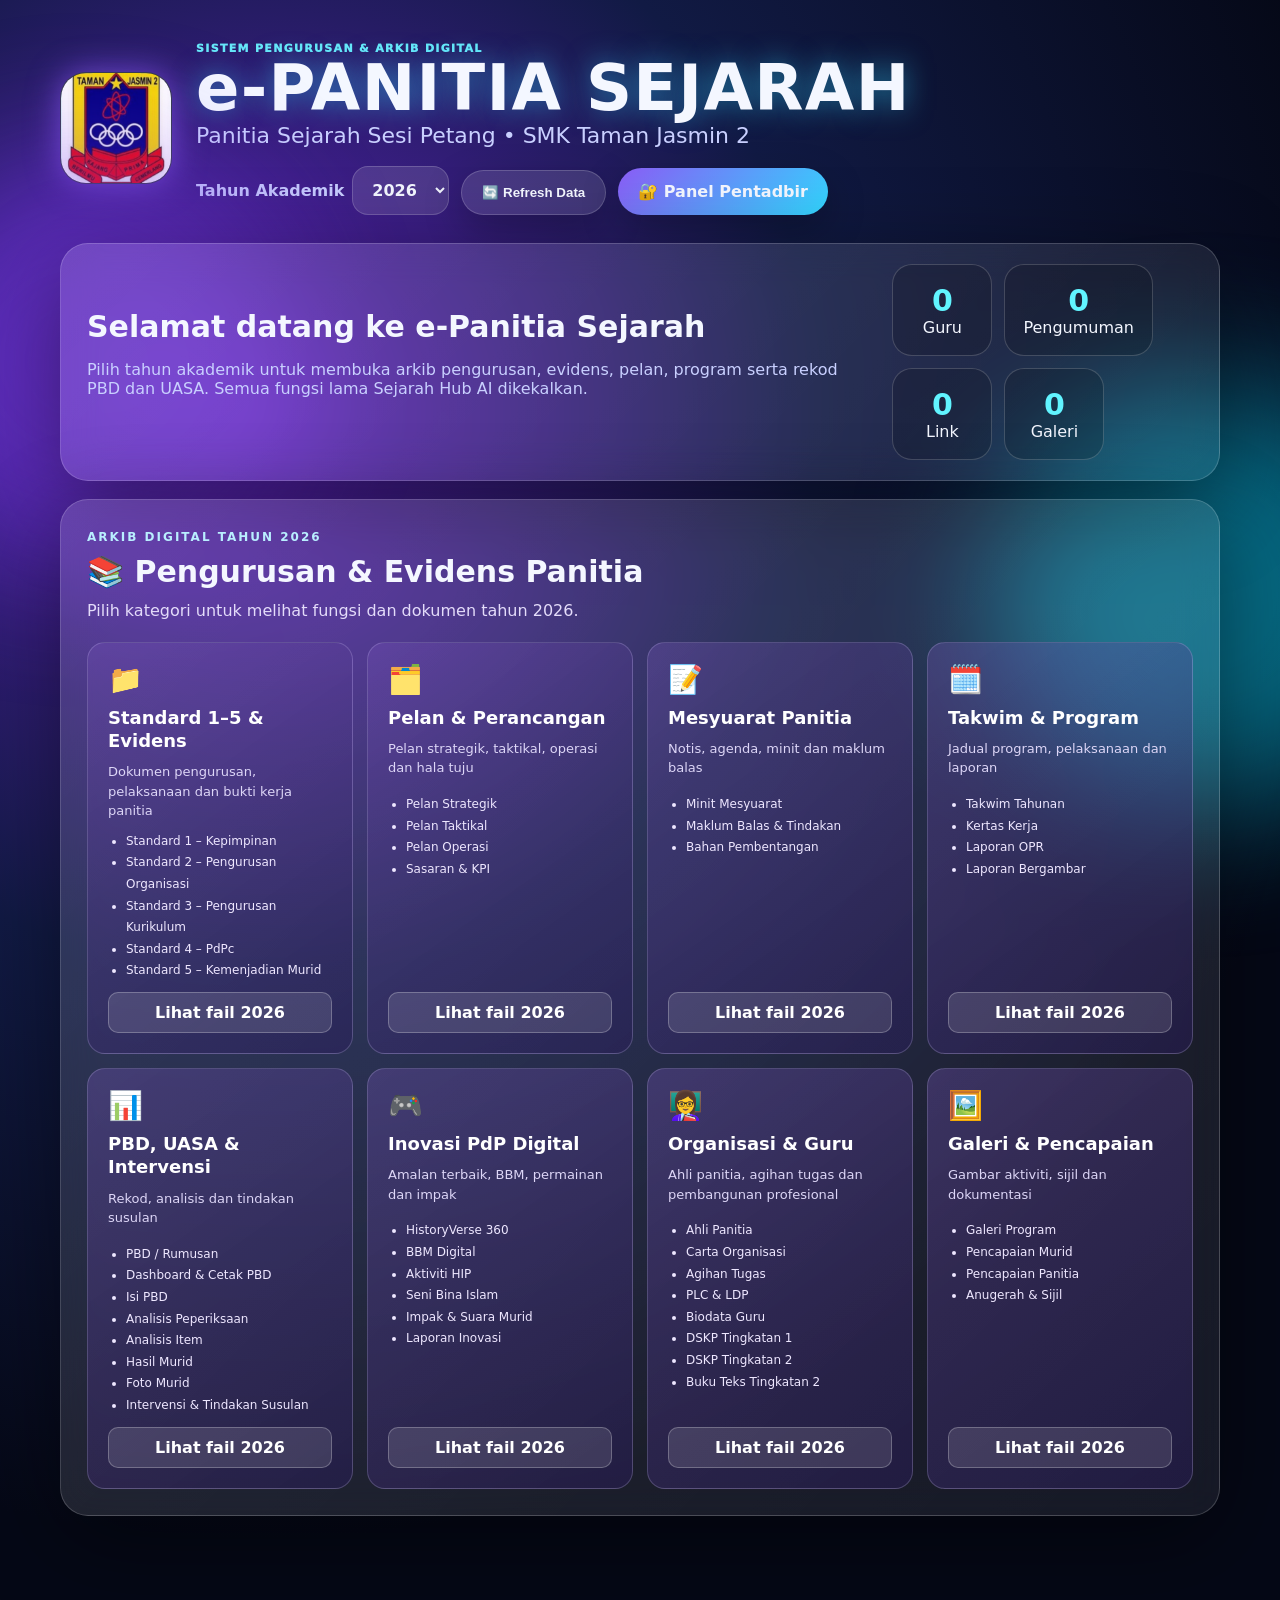
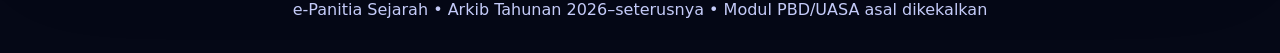
==== commit 357431d0: "Publish grouped e-Panitia navigation assets" ====
--- a/index.html
+++ b/index.html
@@ -5,7 +5,7 @@
   <meta name="viewport" content="width=device-width, initial-scale=1" />
   <title>e-Panitia Sejarah | SMK Taman Jasmin 2</title>
   <link rel="stylesheet" href="style.css?v=780" />
-  <link rel="stylesheet" href="epanitia-2027.css?v=6" />
+  <link rel="stylesheet" href="epanitia-2027.css?v=8" />
 </head>
 <body class="portal-body">
   <div class="bg-orb orb-a"></div><div class="bg-orb orb-b"></div>
@@ -294,7 +294,7 @@
 
   <footer>e-Panitia Sejarah • Arkib Tahunan 2026–seterusnya • Modul PBD/UASA asal dikekalkan</footer>
   <script src="config.js"></script>
-  <script src="epanitia-2027.js?v=7"></script>
+  <script src="epanitia-2027.js?v=8"></script>
   <script src="script.js?v=793"></script>
   <link rel="stylesheet" href="seni-bina-islam.css?v=791">
   <script defer src="seni-bina-islam.js?v=791"></script>
--- a/epanitia-2027.css
+++ b/epanitia-2027.css
@@ -73,3 +73,18 @@
 #epanitiaRoot .ep-document-list a{color:#c9f2ff}
 @media(max-width:900px){#epanitiaRoot .ep-hex-grid{grid-template-columns:repeat(3,minmax(0,1fr))}}
 @media(max-width:560px){#epanitiaRoot .ep-hex-grid{grid-template-columns:repeat(2,minmax(0,1fr));gap:10px}#epanitiaRoot .ep-hex{min-height:130px;padding:16px}#epanitiaRoot .ep-hex strong{font-size:12px}}
+
+/* Grouped eight-card dashboard matching the original e-Panitia category layout */
+#epanitiaRoot .ep-section-grid{display:grid;grid-template-columns:repeat(4,minmax(0,1fr));gap:14px}
+#epanitiaRoot .ep-section-card{display:flex;flex-direction:column;align-items:stretch;text-align:left;gap:10px;min-width:0;padding:20px;border:1px solid rgba(220,210,255,.22);border-radius:18px;background:linear-gradient(145deg,rgba(123,88,190,.32),rgba(42,29,92,.48));color:#fff;font:inherit;cursor:pointer}
+#epanitiaRoot .ep-section-card:hover,#epanitiaRoot .ep-section-card:focus-visible{border-color:#b7a4ff;background:rgba(115,84,185,.45)}
+#epanitiaRoot .ep-section-icon{font-size:28px}
+#epanitiaRoot .ep-section-card strong{font-size:18px;line-height:1.3}
+#epanitiaRoot .ep-section-card>span:not(.ep-section-icon){font-size:13px;color:#ddd6f7;line-height:1.5;min-height:45px}
+#epanitiaRoot .ep-section-card ul{padding-left:18px;margin:0;flex:1;color:#eee7ff;font-size:12px;line-height:1.8}
+#epanitiaRoot .ep-section-card em{display:block;text-align:center;font-style:normal;font-weight:700;background:rgba(255,255,255,.12);border:1px solid rgba(255,255,255,.25);padding:10px;border-radius:10px}
+#epanitiaRoot .ep-submodule-grid{display:grid;grid-template-columns:repeat(3,minmax(0,1fr));gap:14px}
+#epanitiaRoot .ep-submodule-grid button{padding:22px 18px;border:1px solid rgba(220,210,255,.3);border-radius:14px;background:rgba(111,84,180,.3);color:white;text-align:left;font-size:16px;font-weight:700;cursor:pointer}
+#epanitiaRoot .ep-submodule-grid button:hover{background:rgba(125,100,200,.55)}
+@media(max-width:900px){#epanitiaRoot .ep-section-grid{grid-template-columns:repeat(2,minmax(0,1fr))}#epanitiaRoot .ep-submodule-grid{grid-template-columns:repeat(2,minmax(0,1fr))}}
+@media(max-width:520px){#epanitiaRoot .ep-section-grid,#epanitiaRoot .ep-submodule-grid{grid-template-columns:1fr}}
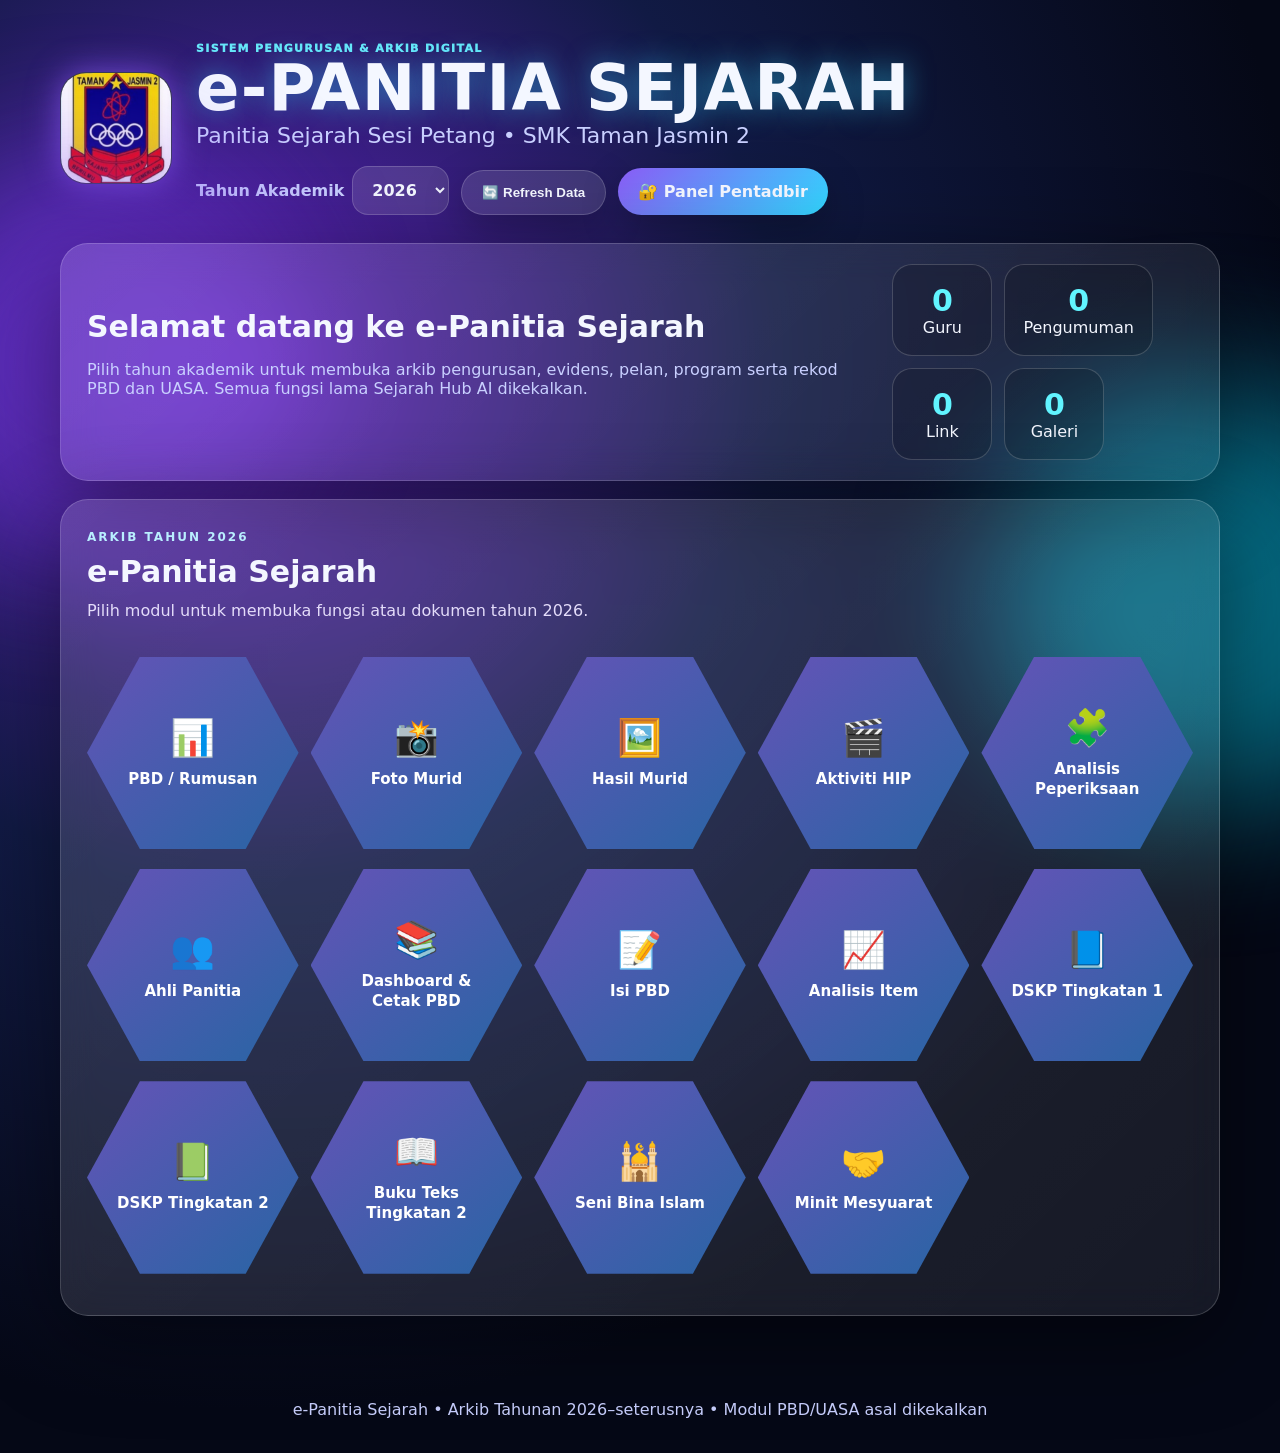
==== commit c1a0f2af: "Restore last user-confirmed working hex dashboard after broken navigation" ====
--- a/index.html
+++ b/index.html
@@ -5,7 +5,7 @@
   <meta name="viewport" content="width=device-width, initial-scale=1" />
   <title>e-Panitia Sejarah | SMK Taman Jasmin 2</title>
   <link rel="stylesheet" href="style.css?v=780" />
-  <link rel="stylesheet" href="epanitia-2027.css?v=8" />
+  <link rel="stylesheet" href="epanitia-2027.css?v=6" />
 </head>
 <body class="portal-body">
   <div class="bg-orb orb-a"></div><div class="bg-orb orb-b"></div>
@@ -294,7 +294,7 @@
 
   <footer>e-Panitia Sejarah • Arkib Tahunan 2026–seterusnya • Modul PBD/UASA asal dikekalkan</footer>
   <script src="config.js"></script>
-  <script src="epanitia-2027.js?v=8"></script>
+  <script src="epanitia-2027.js?v=7"></script>
   <script src="script.js?v=793"></script>
   <link rel="stylesheet" href="seni-bina-islam.css?v=791">
   <script defer src="seni-bina-islam.js?v=791"></script>
--- a/epanitia-2027.css
+++ b/epanitia-2027.css
@@ -73,18 +73,3 @@
 #epanitiaRoot .ep-document-list a{color:#c9f2ff}
 @media(max-width:900px){#epanitiaRoot .ep-hex-grid{grid-template-columns:repeat(3,minmax(0,1fr))}}
 @media(max-width:560px){#epanitiaRoot .ep-hex-grid{grid-template-columns:repeat(2,minmax(0,1fr));gap:10px}#epanitiaRoot .ep-hex{min-height:130px;padding:16px}#epanitiaRoot .ep-hex strong{font-size:12px}}
-
-/* Grouped eight-card dashboard matching the original e-Panitia category layout */
-#epanitiaRoot .ep-section-grid{display:grid;grid-template-columns:repeat(4,minmax(0,1fr));gap:14px}
-#epanitiaRoot .ep-section-card{display:flex;flex-direction:column;align-items:stretch;text-align:left;gap:10px;min-width:0;padding:20px;border:1px solid rgba(220,210,255,.22);border-radius:18px;background:linear-gradient(145deg,rgba(123,88,190,.32),rgba(42,29,92,.48));color:#fff;font:inherit;cursor:pointer}
-#epanitiaRoot .ep-section-card:hover,#epanitiaRoot .ep-section-card:focus-visible{border-color:#b7a4ff;background:rgba(115,84,185,.45)}
-#epanitiaRoot .ep-section-icon{font-size:28px}
-#epanitiaRoot .ep-section-card strong{font-size:18px;line-height:1.3}
-#epanitiaRoot .ep-section-card>span:not(.ep-section-icon){font-size:13px;color:#ddd6f7;line-height:1.5;min-height:45px}
-#epanitiaRoot .ep-section-card ul{padding-left:18px;margin:0;flex:1;color:#eee7ff;font-size:12px;line-height:1.8}
-#epanitiaRoot .ep-section-card em{display:block;text-align:center;font-style:normal;font-weight:700;background:rgba(255,255,255,.12);border:1px solid rgba(255,255,255,.25);padding:10px;border-radius:10px}
-#epanitiaRoot .ep-submodule-grid{display:grid;grid-template-columns:repeat(3,minmax(0,1fr));gap:14px}
-#epanitiaRoot .ep-submodule-grid button{padding:22px 18px;border:1px solid rgba(220,210,255,.3);border-radius:14px;background:rgba(111,84,180,.3);color:white;text-align:left;font-size:16px;font-weight:700;cursor:pointer}
-#epanitiaRoot .ep-submodule-grid button:hover{background:rgba(125,100,200,.55)}
-@media(max-width:900px){#epanitiaRoot .ep-section-grid{grid-template-columns:repeat(2,minmax(0,1fr))}#epanitiaRoot .ep-submodule-grid{grid-template-columns:repeat(2,minmax(0,1fr))}}
-@media(max-width:520px){#epanitiaRoot .ep-section-grid,#epanitiaRoot .ep-submodule-grid{grid-template-columns:1fr}}
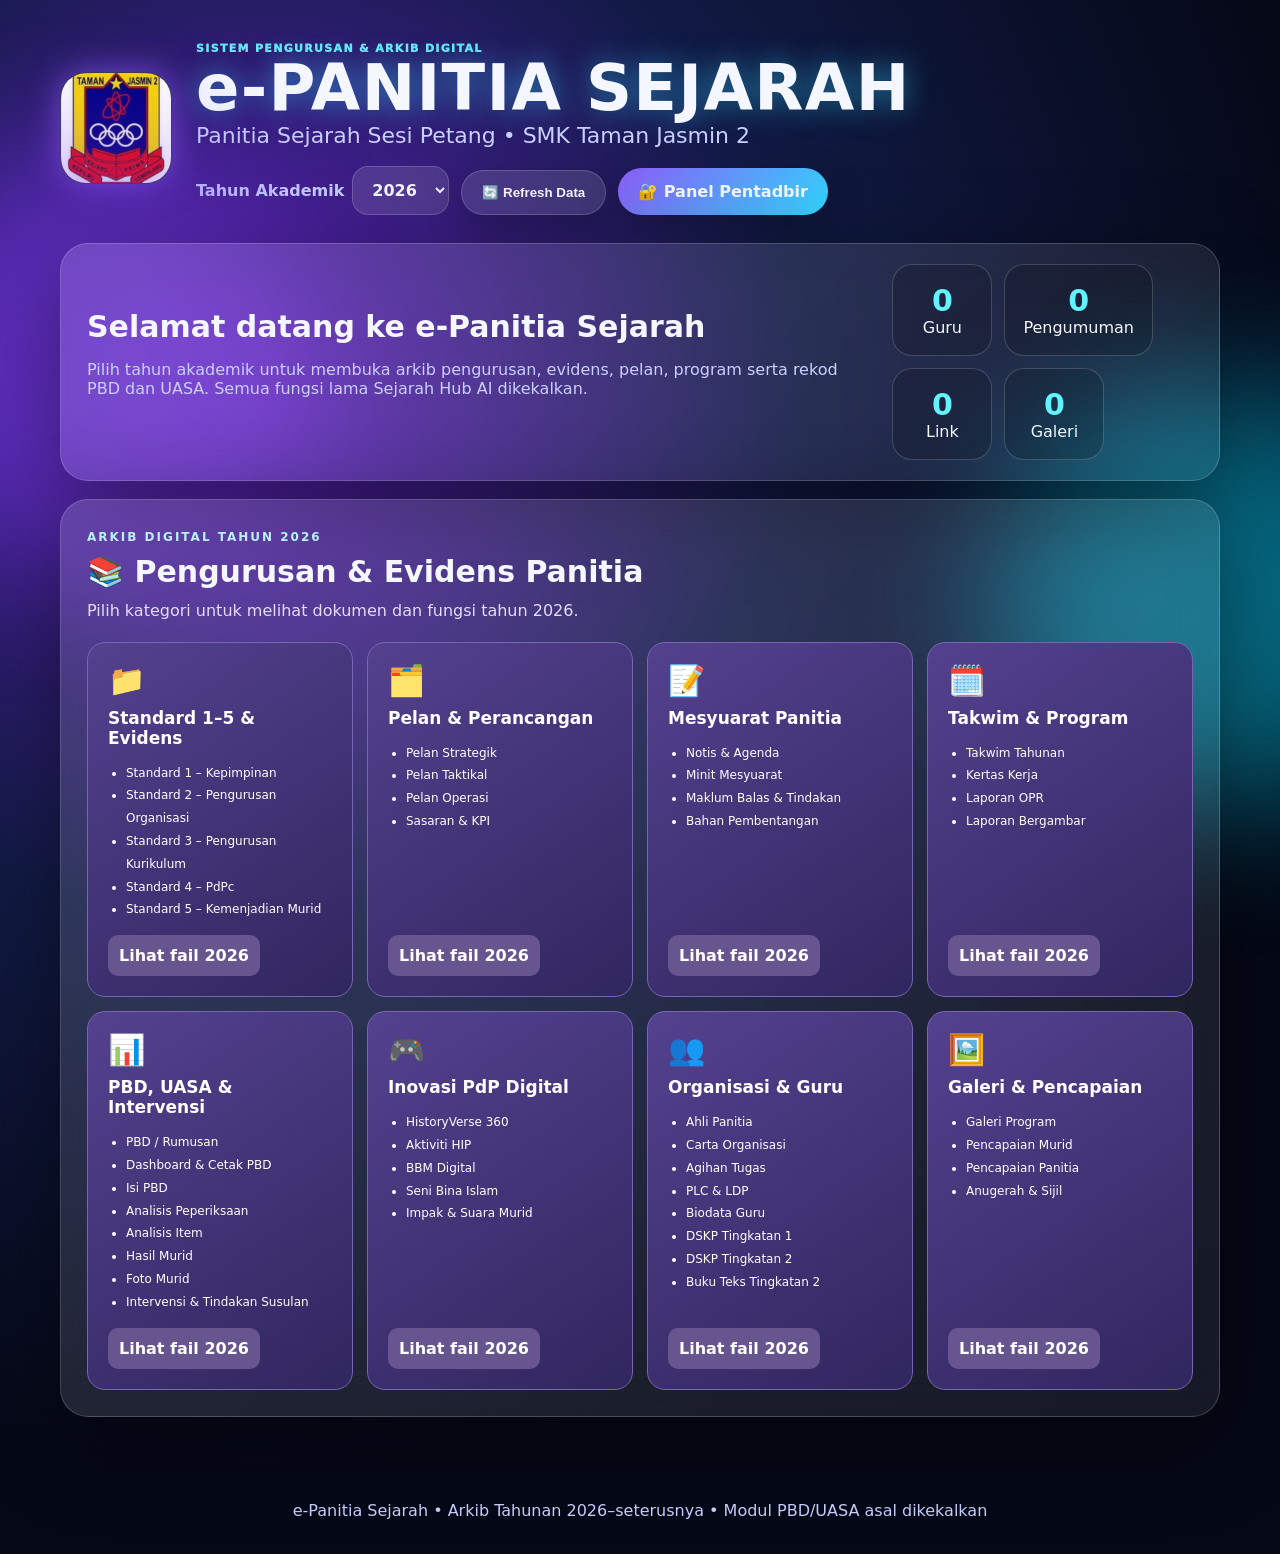
==== commit f1e6b5cb: "Load updated e-Panitia document entry interface" ====
--- a/index.html
+++ b/index.html
@@ -5,7 +5,7 @@
   <meta name="viewport" content="width=device-width, initial-scale=1" />
   <title>e-Panitia Sejarah | SMK Taman Jasmin 2</title>
   <link rel="stylesheet" href="style.css?v=780" />
-  <link rel="stylesheet" href="epanitia-2027.css?v=6" />
+  <link rel="stylesheet" href="epanitia-2027.css?v=20261121-adddoc" />
 </head>
 <body class="portal-body">
   <div class="bg-orb orb-a"></div><div class="bg-orb orb-b"></div>
@@ -294,7 +294,7 @@
 
   <footer>e-Panitia Sejarah • Arkib Tahunan 2026–seterusnya • Modul PBD/UASA asal dikekalkan</footer>
   <script src="config.js"></script>
-  <script src="epanitia-2027.js?v=7"></script>
+  <script src="epanitia-2027.js?v=20261121-adddoc"></script>
   <script src="script.js?v=793"></script>
   <link rel="stylesheet" href="seni-bina-islam.css?v=791">
   <script defer src="seni-bina-islam.js?v=791"></script>
--- a/epanitia-2027.css
+++ b/epanitia-2027.css
@@ -73,3 +73,20 @@
 #epanitiaRoot .ep-document-list a{color:#c9f2ff}
 @media(max-width:900px){#epanitiaRoot .ep-hex-grid{grid-template-columns:repeat(3,minmax(0,1fr))}}
 @media(max-width:560px){#epanitiaRoot .ep-hex-grid{grid-template-columns:repeat(2,minmax(0,1fr));gap:10px}#epanitiaRoot .ep-hex{min-height:130px;padding:16px}#epanitiaRoot .ep-hex strong{font-size:12px}}
+
+#epanitiaRoot .ep-section-grid{display:grid;grid-template-columns:repeat(4,minmax(0,1fr));gap:14px}
+#epanitiaRoot .ep-section-card{min-width:0;display:flex;flex-direction:column;gap:10px;text-align:left;padding:20px;border:1px solid #7766b4;border-radius:18px;background:linear-gradient(145deg,#54418f,#30265e);color:#fff;cursor:pointer;font:inherit}
+#epanitiaRoot .ep-section-card strong{font-size:17px}
+#epanitiaRoot .ep-section-icon{font-size:30px}
+#epanitiaRoot .ep-section-card ul{flex:1;margin:4px 0;padding-left:18px;font-size:12px;line-height:1.9}
+#epanitiaRoot .ep-section-card em{font-style:normal;text-align:center;padding:11px;border-radius:10px;background:#66558f;font-weight:700}
+#epanitiaRoot .ep-submodule-grid{display:grid;grid-template-columns:repeat(3,minmax(0,1fr));gap:12px}
+#epanitiaRoot .ep-submodule-grid button{background:#514187;border:1px solid #8678b3;color:white;border-radius:12px;padding:20px;text-align:left;cursor:pointer;font-weight:700}
+#epanitiaRoot .ep-add-doc{margin-top:24px;padding:20px;border:1px solid #8172ac;border-radius:14px}
+#epanitiaRoot .ep-add-doc summary{cursor:pointer;font-weight:800}
+#epanitiaRoot .ep-add-doc form{display:grid;gap:12px;margin-top:15px}
+#epanitiaRoot .ep-add-doc label{display:grid;gap:6px}
+#epanitiaRoot .ep-add-doc input{width:100%;padding:12px;border-radius:8px;border:1px solid #8e80bd;background:#19183a;color:#fff}
+#epanitiaRoot .ep-add-doc button,#epanitiaRoot [data-delete]{border-radius:8px;padding:10px 16px;cursor:pointer}
+@media(max-width:900px){#epanitiaRoot .ep-section-grid{grid-template-columns:repeat(2,minmax(0,1fr))}#epanitiaRoot .ep-submodule-grid{grid-template-columns:repeat(2,minmax(0,1fr))}}
+@media(max-width:540px){#epanitiaRoot .ep-section-grid,#epanitiaRoot .ep-submodule-grid{grid-template-columns:1fr}}
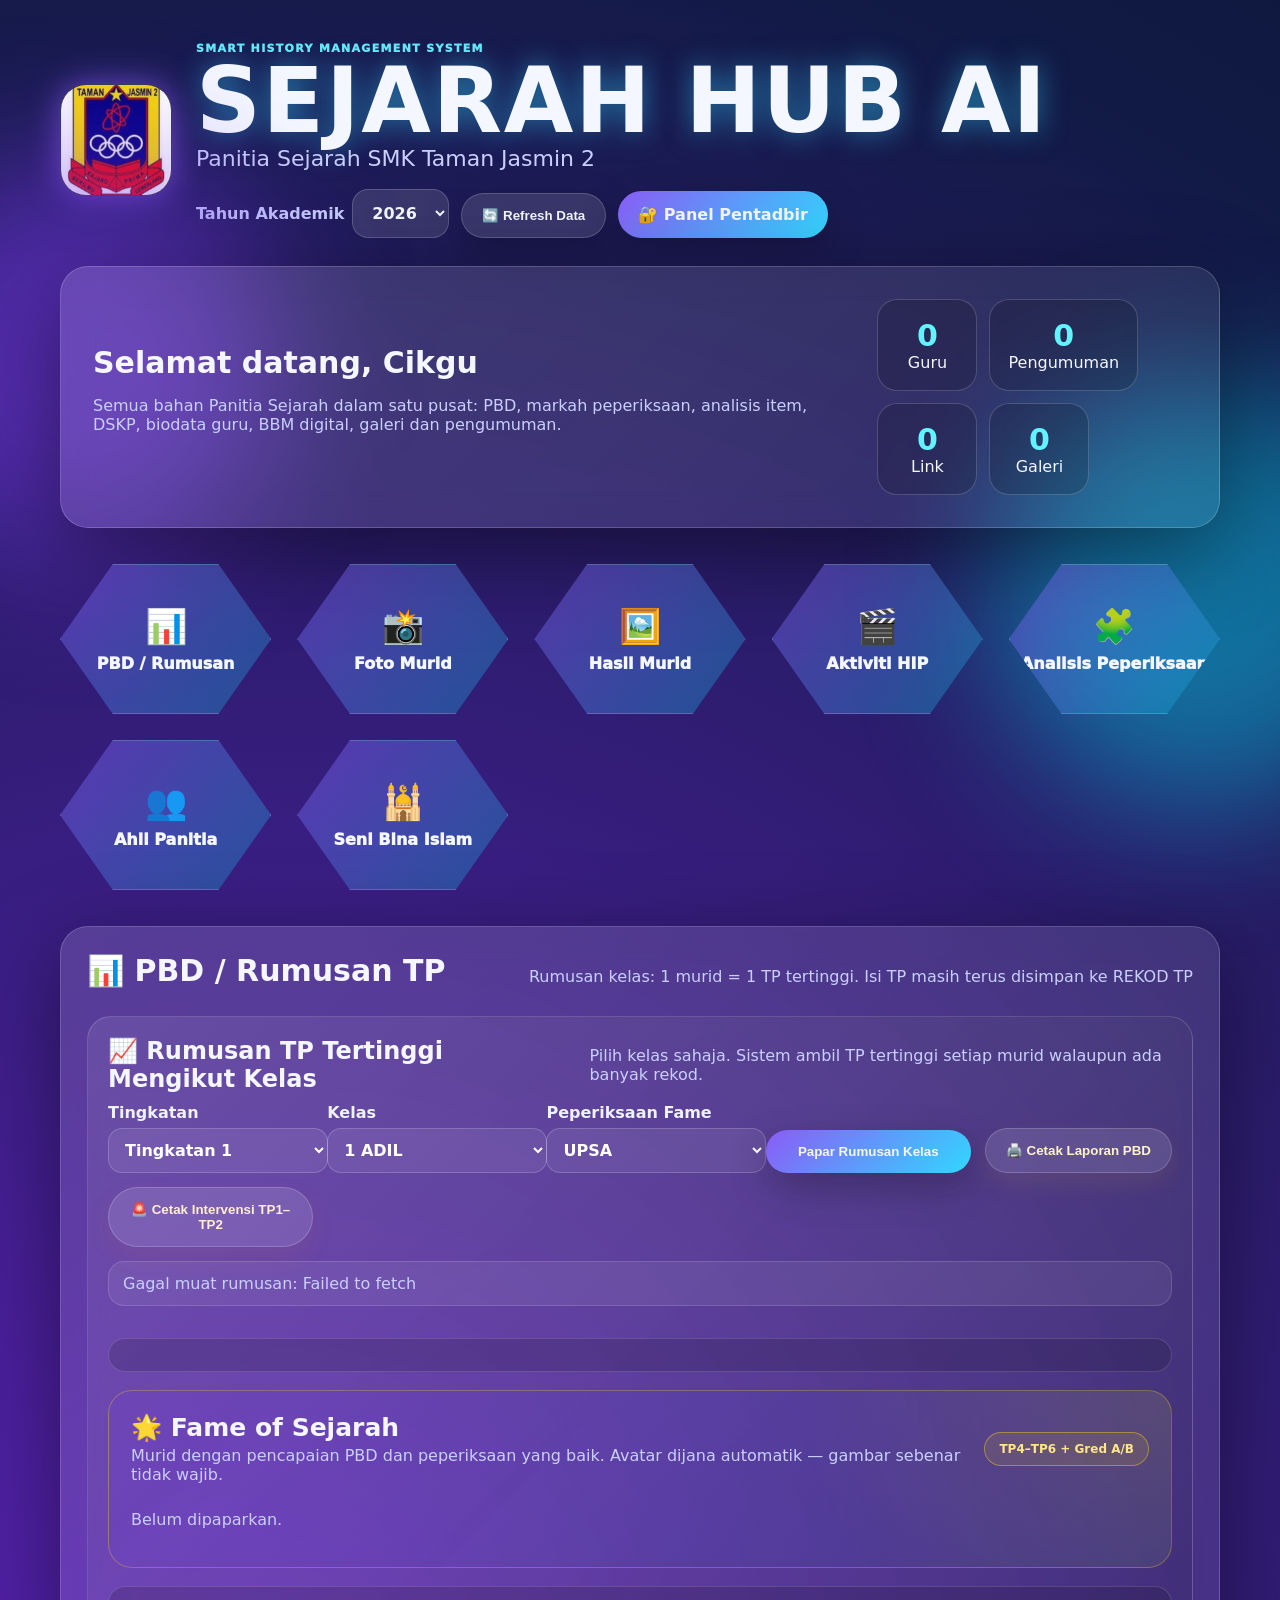
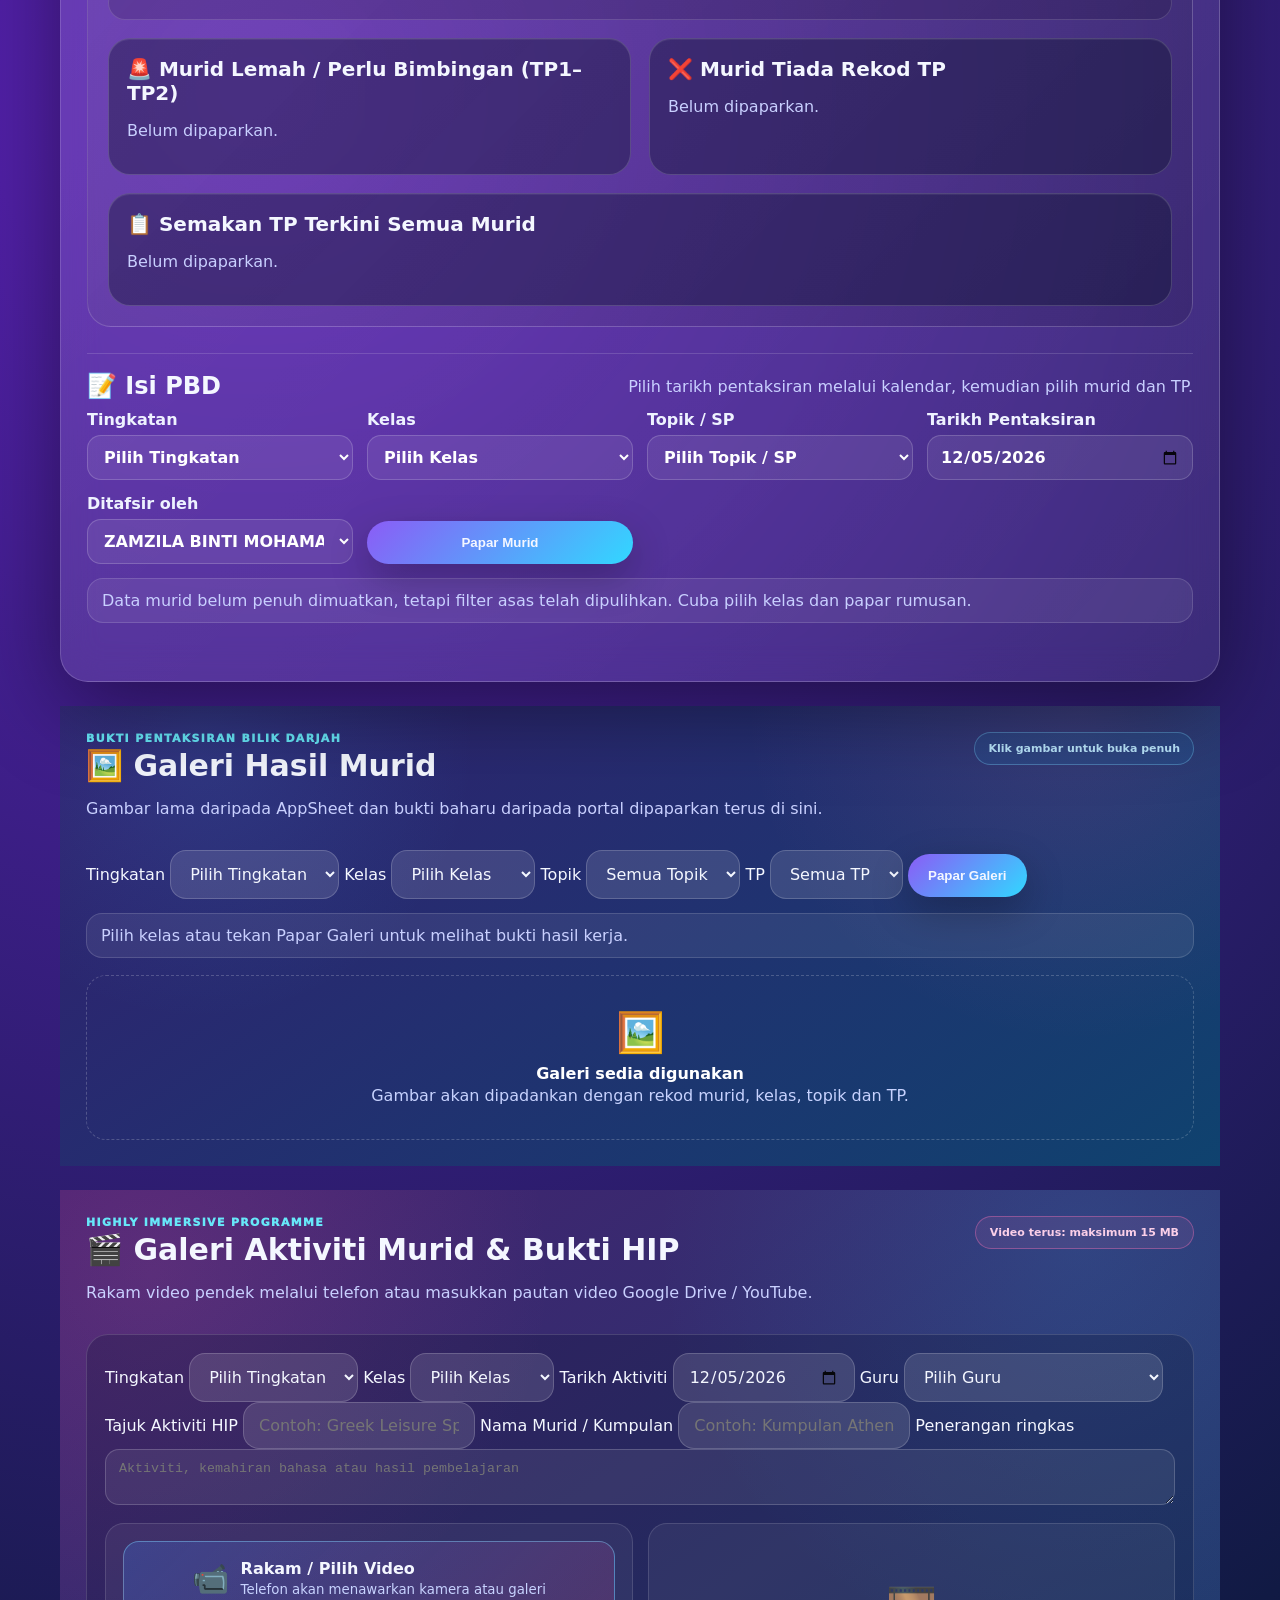
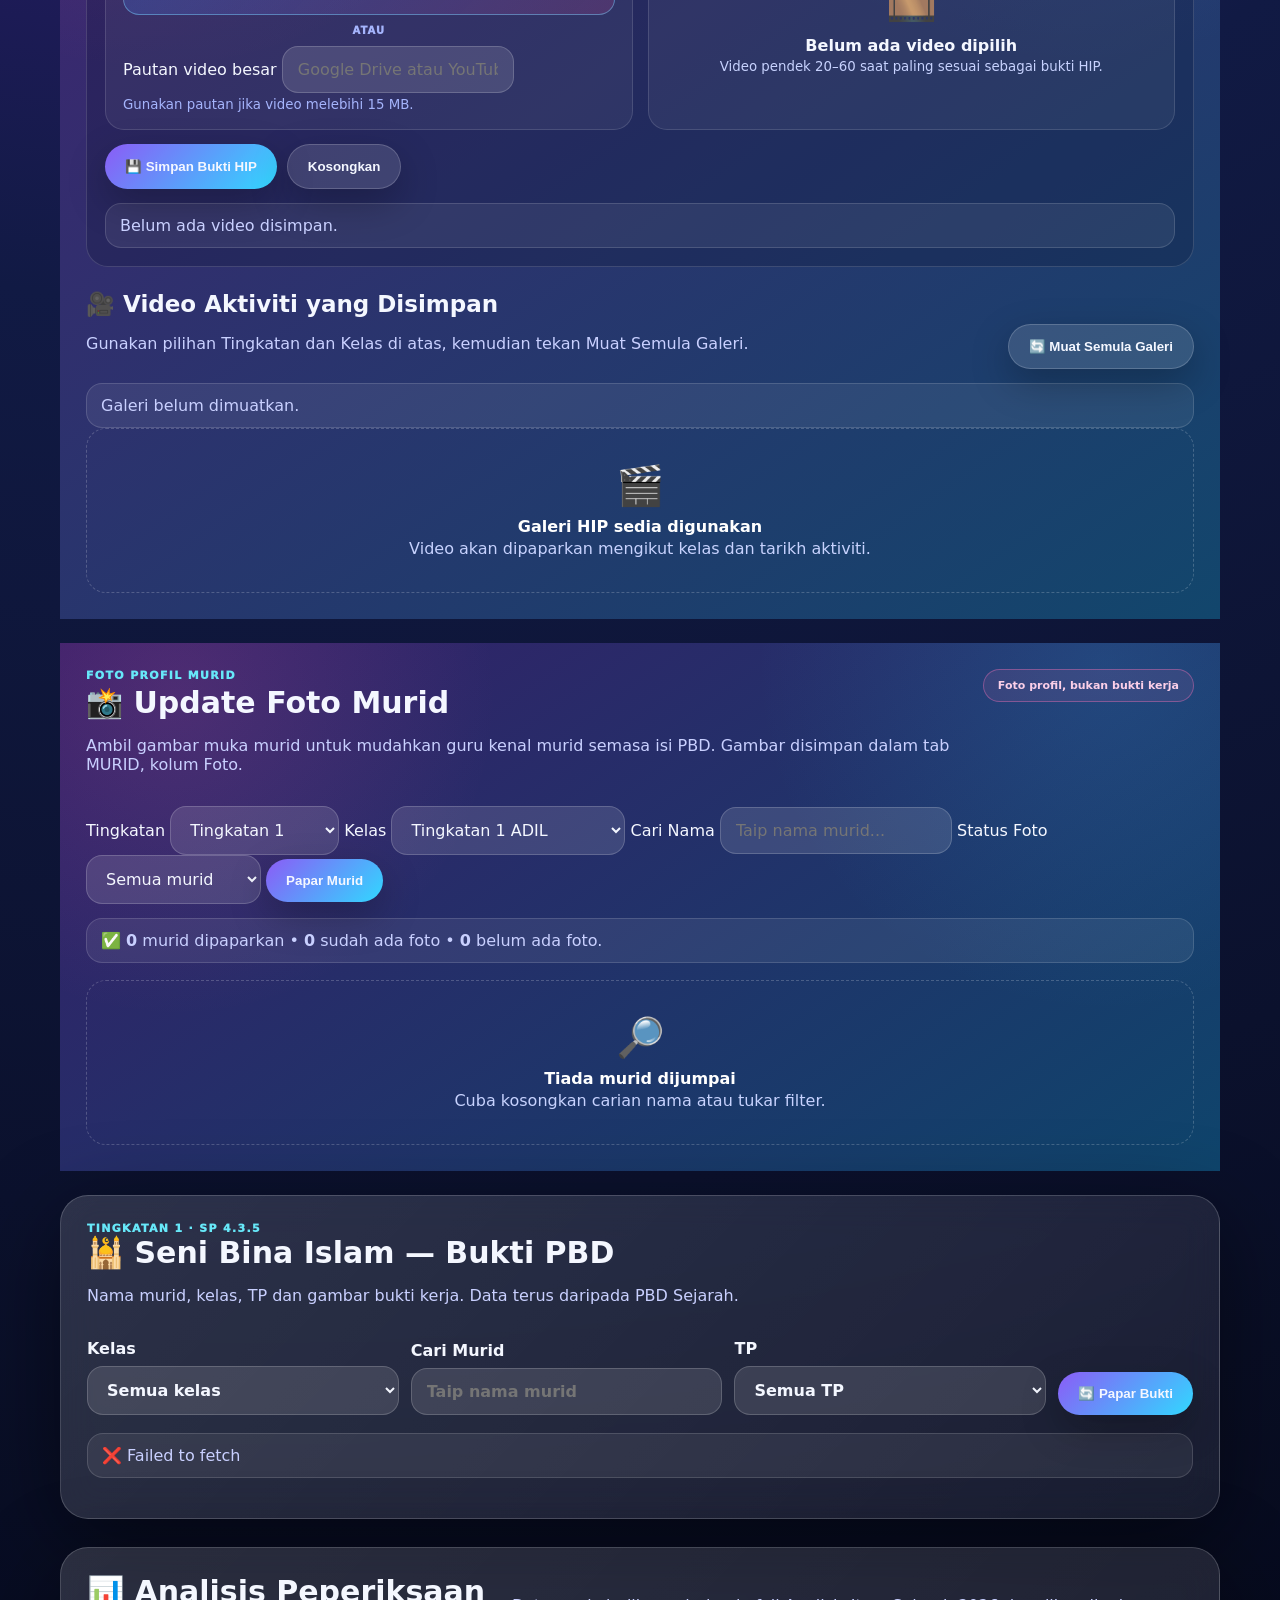
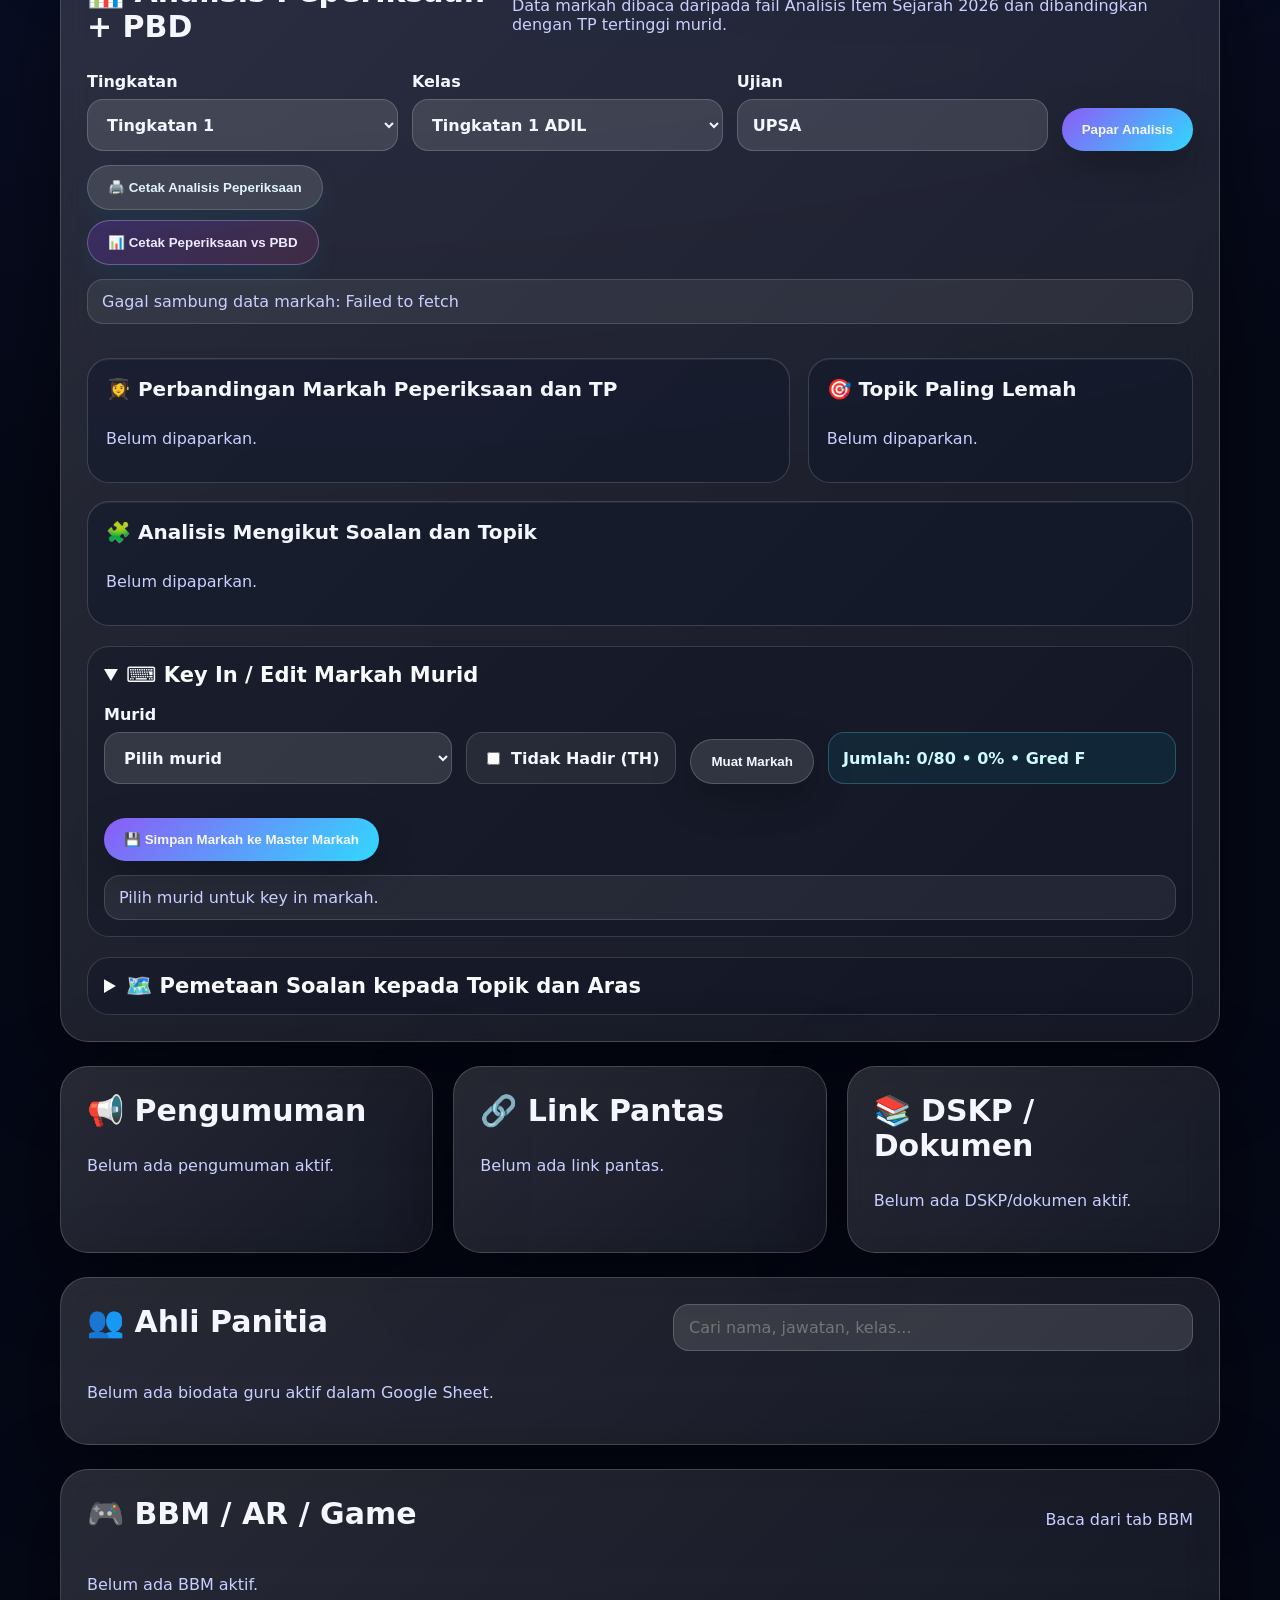
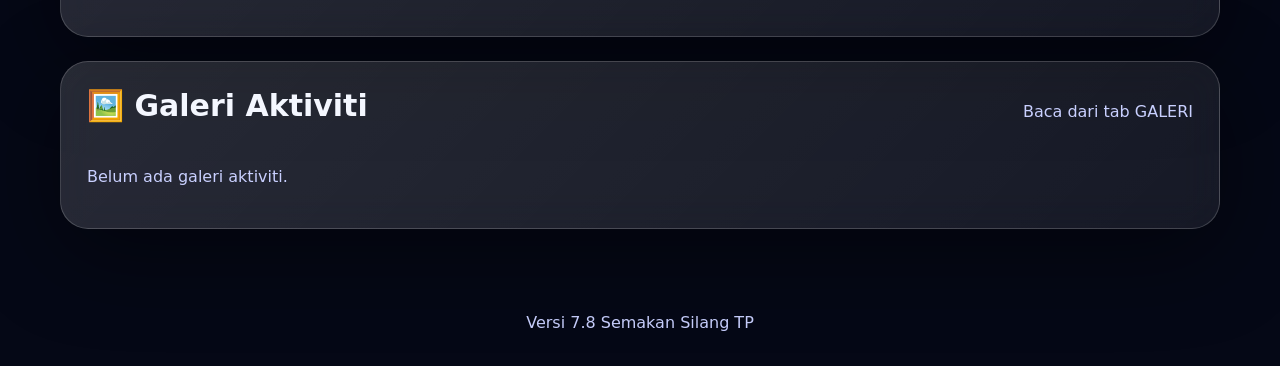
==== commit c2e0ae77: "Restore original Sejarah Hub AI interface before e-Panitia redesign, preserving PBD charts and print" ====
--- a/index.html
+++ b/index.html
@@ -3,18 +3,17 @@
 <head>
   <meta charset="utf-8" />
   <meta name="viewport" content="width=device-width, initial-scale=1" />
-  <title>e-Panitia Sejarah | SMK Taman Jasmin 2</title>
+  <title>Sejarah Hub AI | SMK Taman Jasmin 2</title>
   <link rel="stylesheet" href="style.css?v=780" />
-  <link rel="stylesheet" href="epanitia-2027.css?v=20261121-adddoc" />
 </head>
 <body class="portal-body">
   <div class="bg-orb orb-a"></div><div class="bg-orb orb-b"></div>
   <header class="hero">
     <img src="logo-smktj2.jpg" class="logo" alt="Logo SMK Taman Jasmin 2" onerror="this.onerror=null;this.src='assets/logo-smktj2.jpg'" />
     <div class="hero-text">
-      <p class="eyebrow">Sistem Pengurusan & Arkib Digital</p>
-      <h1>e-PANITIA SEJARAH</h1>
-      <p class="subtitle">Panitia Sejarah Sesi Petang • SMK Taman Jasmin 2</p>
+      <p class="eyebrow">Smart History Management System</p>
+      <h1>SEJARAH HUB AI</h1>
+      <p class="subtitle">Panitia Sejarah SMK Taman Jasmin 2</p>
       <div class="top-controls">
         <label>Tahun Akademik
           <select id="yearSelect"><option>2026</option><option>2027</option><option>2028</option><option>2029</option></select>
@@ -26,18 +25,15 @@
   </header>
 
   <main class="wrap">
-    <section class="glass welcome ep-welcome">
+    <section class="glass welcome">
       <div>
-        <h2>Selamat datang ke e-Panitia Sejarah</h2>
-        <p>Pilih tahun akademik untuk membuka arkib pengurusan, evidens, pelan, program serta rekod PBD dan UASA. Semua fungsi lama Sejarah Hub AI dikekalkan.</p>
+        <h2>Selamat datang, Cikgu</h2>
+        <p>Semua bahan Panitia Sejarah dalam satu pusat: PBD, markah peperiksaan, analisis item, DSKP, biodata guru, BBM digital, galeri dan pengumuman.</p>
       </div>
       <div class="stat-strip" id="statStrip"></div>
     </section>
 
-    <section class="glass panel" id="epanitiaRoot" aria-label="Arkib dan pengurusan panitia mengikut tahun"><p class="note">Memuatkan arkib e-Panitia...</p></section>
-
-    <details class="ep-legacy"><summary>📂 Buka Sistem Sejarah Lama (PBD, Analisis, Ahli Panitia dan BBM)</summary><section class="hex-grid" id="menuGrid"></section></details>
-    <section class="glass panel" id="epAppsPanel"><div class="section-head"><h2>🎮 Aplikasi Sejarah GitHub</h2><span class="note">Pautan kepada aplikasi asal; tiada repositori lama diubah</span></div><div id="epApps" class="ep-apps"></div></section>
+    <section class="hex-grid" id="menuGrid"></section>
 
     <section class="glass panel pbd-panel" id="pbdPanel">
       <div class="section-head">
@@ -292,10 +288,9 @@
     <div id="studentExplorerBody"></div>
   </dialog>
 
-  <footer>e-Panitia Sejarah • Arkib Tahunan 2026–seterusnya • Modul PBD/UASA asal dikekalkan</footer>
+  <footer>Versi 7.8 Semakan Silang TP</footer>
   <script src="config.js"></script>
-  <script src="epanitia-2027.js?v=20261121-adddoc"></script>
-  <script src="script.js?v=793"></script>
+  <script src="script.js?v=792"></script>
   <link rel="stylesheet" href="seni-bina-islam.css?v=791">
   <script defer src="seni-bina-islam.js?v=791"></script>
 </body>
